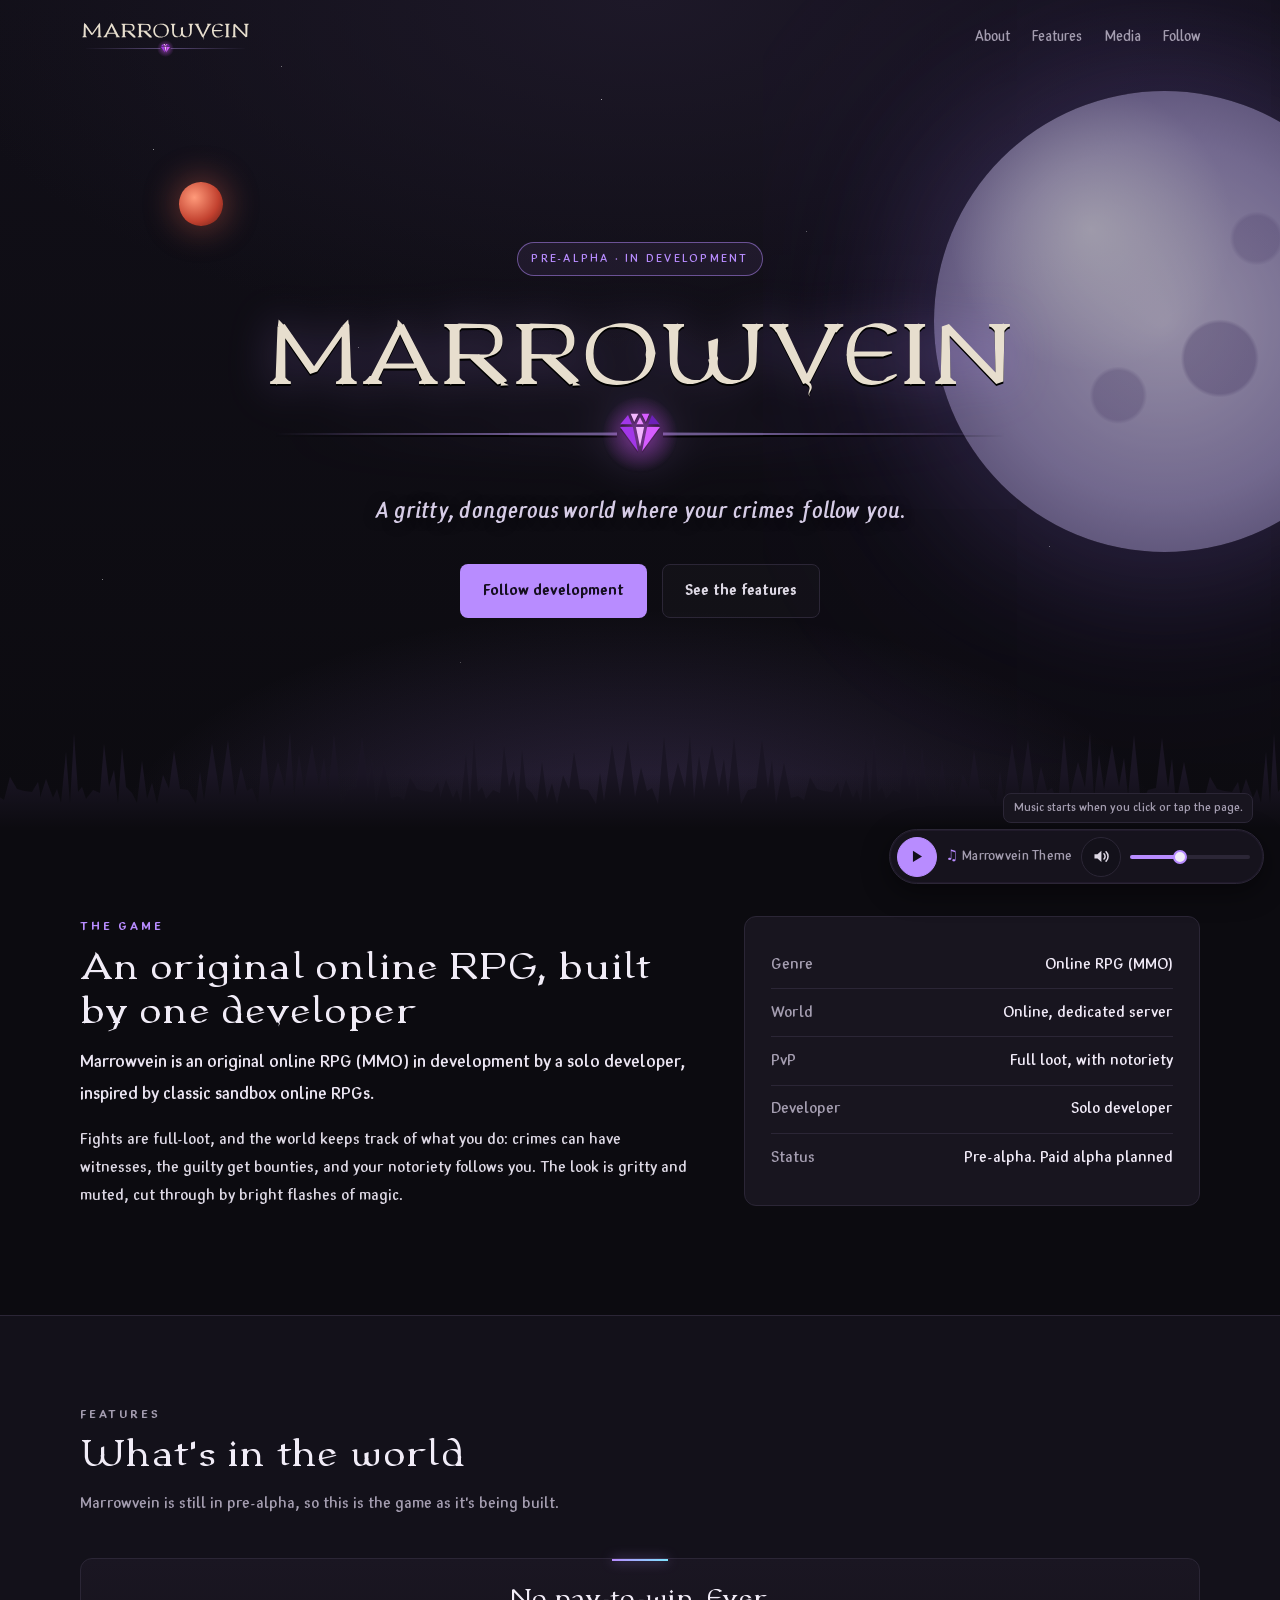
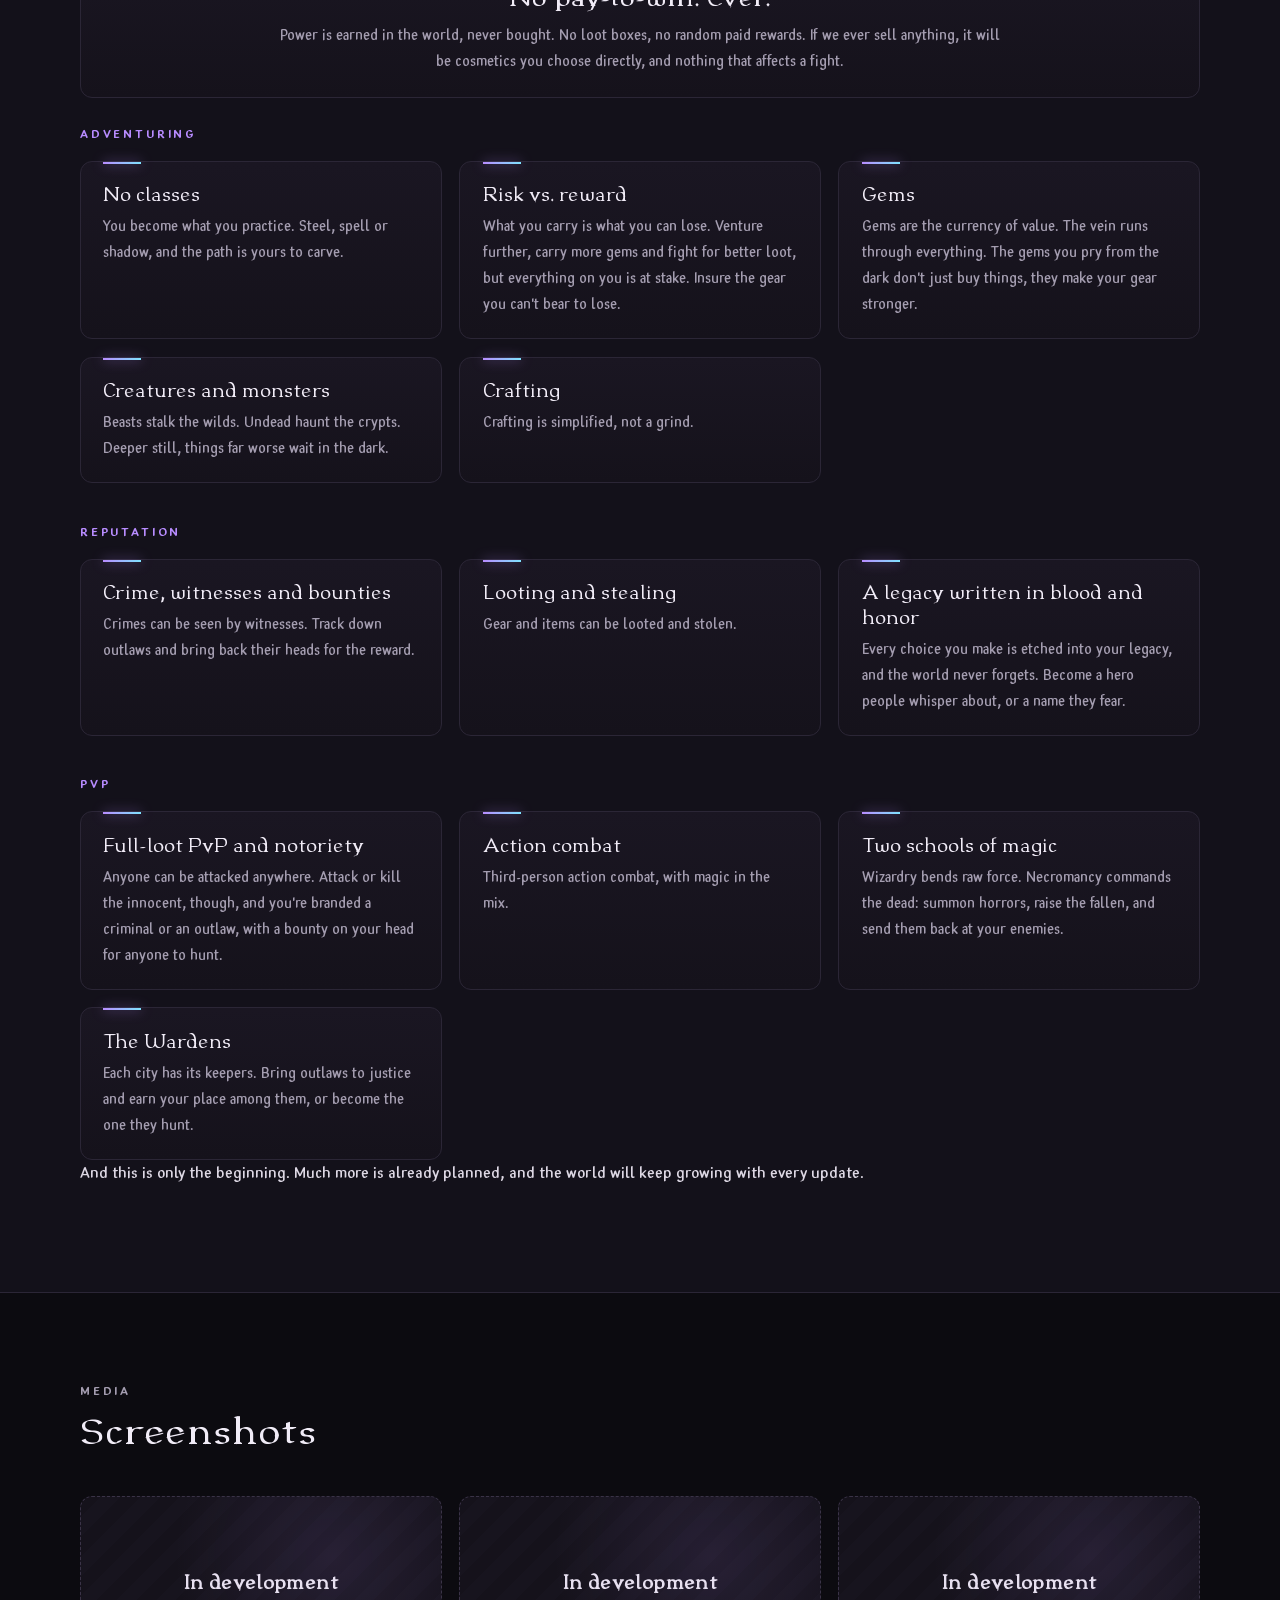
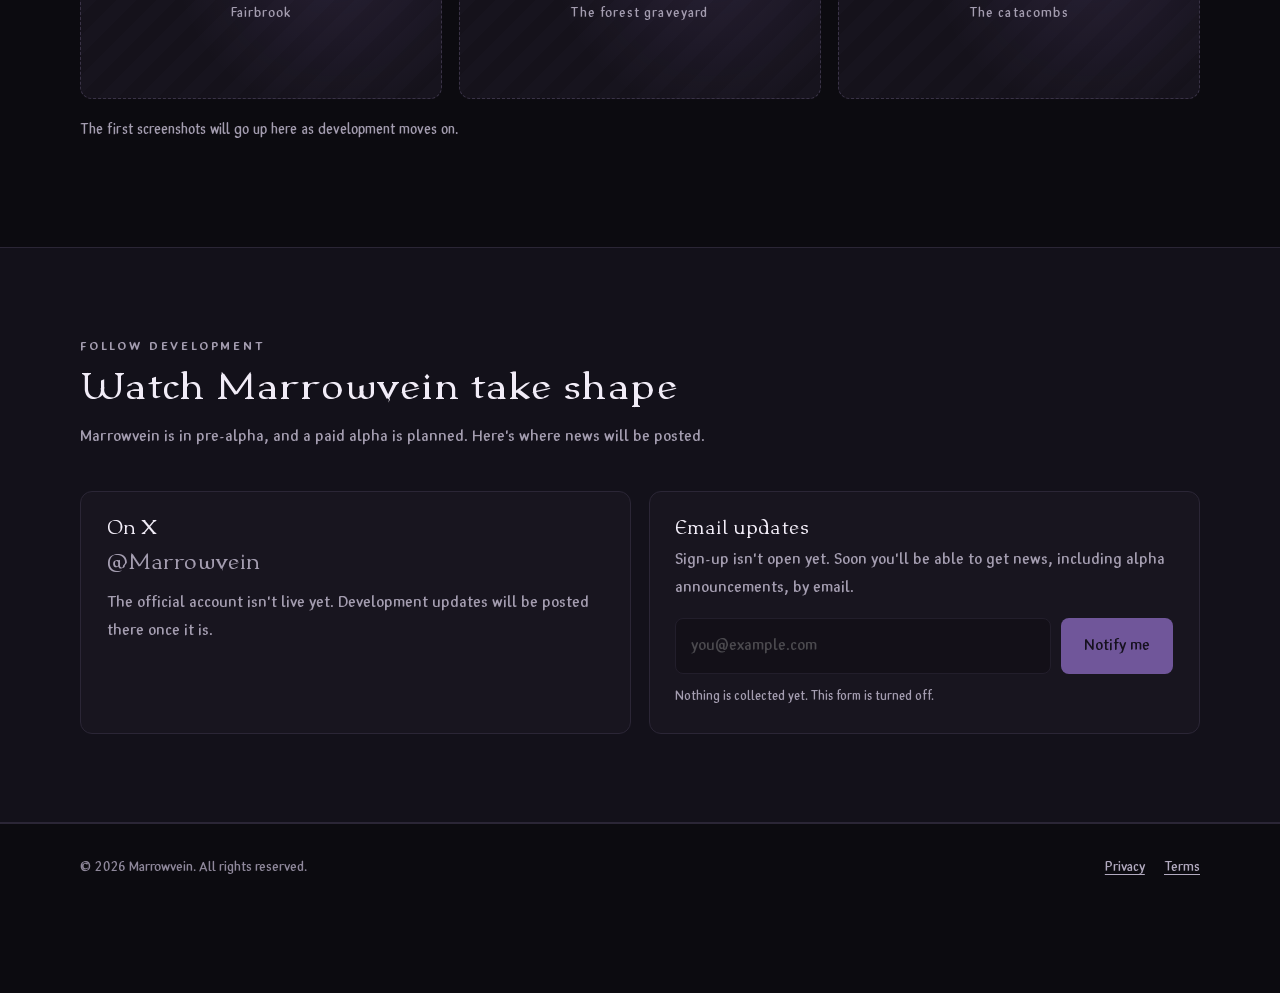
==== index.html @ 8e587e19 "Features: drop griefing line from PvP card (insurance mention only; murderer -> outlaw kept)" ====
<!doctype html>
<html lang="en">
<head>
  <meta charset="utf-8">
  <meta name="viewport" content="width=device-width, initial-scale=1">
  <title>Marrowvein — an original online RPG in development</title>
  <meta name="description" content="Marrowvein is an original online RPG (MMO) in development by a solo developer: a gritty, dangerous world, full-loot PvP with notoriety, bounties, third-person action combat and magic.">
  <meta name="theme-color" content="#0c0b10">
  <link rel="canonical" href="https://marrowvein.com/">
  <meta property="og:title" content="Marrowvein">
  <meta property="og:description" content="An original online RPG in development. A gritty, dangerous world where your crimes follow you.">
  <meta property="og:type" content="website">
  <meta property="og:url" content="https://marrowvein.com/">
  <link rel="icon" href="assets/favicon.svg" type="image/svg+xml">
  <link rel="icon" href="[data-uri]" type="image/png" sizes="32x32">
  <link rel="apple-touch-icon" href="[data-uri]" sizes="180x180">
  <link rel="stylesheet" href="assets/style.css">
</head>
<body>
  <a class="skip" href="#main">Skip to content</a>

  <header class="site-header">
    <div class="wrap">
      <a class="brand" href="./"><img src="assets/logo/marrowvein-wordmark.svg" alt="Marrowvein" width="171" height="40"></a>
      <nav class="nav" aria-label="Main">
        <a href="#about">About</a>
        <a href="#features">Features</a>
        <a href="#media">Media</a>
        <a href="#follow">Follow</a>
      </nav>
    </div>
  </header>

  <main id="main">
    <section class="hero" aria-labelledby="title">
      <div class="stars" aria-hidden="true"></div>
      <div class="treeline" aria-hidden="true"></div>
      <div class="hero-inner">
        <span class="status-pill">Pre-alpha &middot; in development</span>
        <h1 id="title"><img src="assets/logo/marrowvein-wordmark.svg" alt="Marrowvein" width="760" height="178"></h1>
        <p class="tagline">A gritty, dangerous world where your crimes follow you.</p>
        <div class="cta-row">
          <a class="btn btn-primary" href="#follow">Follow development</a>
          <a class="btn btn-ghost" href="#features">See the features</a>
        </div>
      </div>
    </section>

    <section id="about" aria-labelledby="about-title">
      <div class="wrap pitch">
        <div>
          <p class="eyebrow">The game</p>
          <h2 id="about-title">An original online RPG, built by one developer</h2>
          <p class="lead">Marrowvein is an original online RPG (MMO) in development by a solo developer, inspired by classic sandbox online RPGs.</p>
          <p>Fights are full-loot, and the world keeps track of what you do: crimes can have witnesses, the guilty get bounties, and your notoriety follows you. The look is gritty and muted, cut through by bright flashes of magic.</p>
        </div>
        <ul class="facts" aria-label="Quick facts">
          <li><span>Genre</span><span>Online RPG (MMO)</span></li>
          <li><span>World</span><span>Online, dedicated server</span></li>
          <li><span>PvP</span><span>Full loot, with notoriety</span></li>
          <li><span>Developer</span><span>Solo developer</span></li>
          <li><span>Status</span><span>Pre-alpha. Paid alpha planned</span></li>
        </ul>
      </div>
    </section>

    <section id="features" class="section-alt" aria-labelledby="features-title">
      <div class="wrap">
        <div class="section-head">
          <p class="eyebrow">Features</p>
          <h2 id="features-title">What's in the world</h2>
          <p>Marrowvein is still in pre-alpha, so this is the game as it's being built.</p>
        </div>
        <aside class="feature-banner" aria-label="No pay-to-win">
          <h3>No pay-to-win. Ever.</h3>
          <p>Power is earned in the world, never bought. No loot boxes, no random paid rewards. If we ever sell anything, it will be cosmetics you choose directly, and nothing that affects a fight.</p>
        </aside>
        <div class="feature-group">
          <p class="eyebrow">Adventuring</p>
          <ul class="features">
            <li class="feature">
              <h3>No classes</h3>
              <p>You become what you practice. Steel, spell or shadow, and the path is yours to carve.</p>
            </li>
            <li class="feature">
              <h3>Risk vs. reward</h3>
              <p>What you carry is what you can lose. Venture further, carry more gems and fight for better loot, but everything on you is at stake. Insure the gear you can't bear to lose.</p>
            </li>
            <li class="feature">
              <h3>Gems</h3>
              <p>Gems are the currency of value. The vein runs through everything. The gems you pry from the dark don't just buy things, they make your gear stronger.</p>
            </li>
            <li class="feature">
              <h3>Creatures and monsters</h3>
              <p>Beasts stalk the wilds. Undead haunt the crypts. Deeper still, things far worse wait in the dark.</p>
            </li>
            <li class="feature" id="feature-crafting">
              <h3>Crafting</h3>
              <p>Crafting is simplified, not a grind.</p>
            </li>
          </ul>
        </div>
        <div class="feature-group">
          <p class="eyebrow">Reputation</p>
          <ul class="features">
            <li class="feature">
              <h3>Crime, witnesses and bounties</h3>
              <p>Crimes can be seen by witnesses. Track down outlaws and bring back their heads for the reward.</p>
            </li>
            <li class="feature">
              <h3>Looting and stealing</h3>
              <p>Gear and items can be looted and stolen.</p>
            </li>
            <li class="feature">
              <h3>A legacy written in blood and honor</h3>
              <p>Every choice you make is etched into your legacy, and the world never forgets. Become a hero people whisper about, or a name they fear.</p>
            </li>
          </ul>
        </div>
        <div class="feature-group">
          <p class="eyebrow">PvP</p>
          <ul class="features">
            <li class="feature">
              <h3>Full-loot PvP and notoriety</h3>
              <p>Anyone can be attacked anywhere. Attack or kill the innocent, though, and you're branded a criminal or an outlaw, with a bounty on your head for anyone to hunt.</p>
            </li>
            <li class="feature">
              <h3>Action combat</h3>
              <p>Third-person action combat, with magic in the mix.</p>
            </li>
            <li class="feature">
              <h3>Two schools of magic</h3>
              <p>Wizardry bends raw force. Necromancy commands the dead: summon horrors, raise the fallen, and send them back at your enemies.</p>
            </li>
            <li class="feature">
              <h3>The Wardens</h3>
              <p>Each city has its keepers. Bring outlaws to justice and earn your place among them, or become the one they hunt.</p>
            </li>
          </ul>
        </div>
        <p>And this is only the beginning. Much more is already planned, and the world will keep growing with every update.</p>
      </div>
    </section>

    <section id="media" aria-labelledby="media-title">
      <div class="wrap">
        <div class="section-head">
          <p class="eyebrow">Media</p>
          <h2 id="media-title">Screenshots</h2>
        </div>
        <div class="media-grid">
          <div class="shot"><div><strong>In development</strong>Fairbrook</div></div>
          <div class="shot"><div><strong>In development</strong>The forest graveyard</div></div>
          <div class="shot"><div><strong>In development</strong>The catacombs</div></div>
        </div>
        <p class="media-note">The first screenshots will go up here as development moves on.</p>
      </div>
    </section>

    <section id="follow" class="section-alt" aria-labelledby="follow-title">
      <div class="wrap">
        <div class="section-head">
          <p class="eyebrow">Follow development</p>
          <h2 id="follow-title">Watch Marrowvein take shape</h2>
          <p>Marrowvein is in pre-alpha, and a paid alpha is planned. Here's where news will be posted.</p>
        </div>
        <div class="follow-grid">
          <div class="card">
            <h3>On X</h3>
            <p class="handle">@Marrowvein</p>
            <p>The official account isn't live yet. Development updates will be posted there once it is.</p>
          </div>
          <div class="card">
            <h3>Email updates</h3>
            <p>Sign-up isn't open yet. Soon you'll be able to get news, including alpha announcements, by email.</p>
            <form class="signup" onsubmit="return false" aria-label="Email sign-up (not open yet)">
              <label for="email" class="skip">Email address</label>
              <input id="email" type="email" placeholder="you@example.com" disabled>
              <button class="btn btn-primary" type="submit" disabled>Notify me</button>
            </form>
            <p class="fine">Nothing is collected yet. This form is turned off.</p>
          </div>
        </div>
      </div>
    </section>
  </main>

  <footer class="site-footer">
    <div class="wrap">
      <p style="margin:0">&copy; 2026 Marrowvein. All rights reserved.</p>
      <nav aria-label="Legal">
        <a href="privacy.html">Privacy</a>
        <a href="terms.html">Terms</a>
      </nav>
    </div>
  </footer>
  <script src="assets/theme-player.js" defer></script>
</body>
</html>
---- assets/style.css ----
/* Marrowvein — static site styles. No external fonts or resources: brand fonts are self-hosted, embedded below as
   base64 data URIs (source files: assets/fonts/). Marrowvein Rune and Marrowvein Book are original Marrowvein typefaces
   drawn by our own code (/workspace/brand/src/build_v2.py); no third-party font data, no notices owed. (c) 2026 Dustin / Marrowvein. */
@font-face {
  font-family: "Marrowvein Rune";
  src: url("[data-uri]") format("woff2"); /* fonts/rune/MarrowveinRune-Regular.woff2 */
  font-weight: 400; font-style: normal; font-display: swap;
}
@font-face {
  font-family: "Marrowvein Book";
  src: url("[data-uri]") format("woff2"); /* fonts/book/MarrowveinBook-Regular.woff2 */
  font-weight: 400; font-style: normal; font-display: swap;
}
@font-face {
  font-family: "Marrowvein Book";
  src: url("[data-uri]") format("woff2"); /* fonts/book/MarrowveinBook-Bold.woff2 */
  font-weight: 700; font-style: normal; font-display: swap;
}
@font-face {
  font-family: "Marrowvein Book";
  src: url("[data-uri]") format("woff2"); /* fonts/book/MarrowveinBook-Italic.woff2 */
  font-weight: 400; font-style: italic; font-display: swap;
}

:root {
  --bg: #0c0b10;
  --bg-2: #13111a;
  --panel: #18151f;
  --line: #2b2636;
  --text: #ddd8e4;
  --muted: #a49db0;
  --accent: #b88cff;      /* purple moonlight */
  --accent-2: #7fe3ff;    /* arcane cyan */
  --ember: #e0644c;       /* red planet / fire */
  --display: "Marrowvein Rune", "Marrowvein Book", "Marrowvein Book", "Marrowvein Book", "Marrowvein Book", "Iowan Old Style", "Palatino Linotype", Palatino, "Book Antiqua", Georgia, "Noto Serif", "DejaVu Serif", serif;
  --serif: "Iowan Old Style", "Palatino Linotype", Palatino, "Book Antiqua", Georgia, "Noto Serif", "DejaVu Serif", serif;
  --sans: "Marrowvein Book", system-ui, -apple-system, "Segoe UI", Roboto, "Helvetica Neue", Arial, "Noto Sans", sans-serif;
  --max: 1120px;
}

*, *::before, *::after { box-sizing: border-box; }
html { scroll-behavior: smooth; }
@media (prefers-reduced-motion: reduce) { html { scroll-behavior: auto; } }

body {
  margin: 0;
  background: var(--bg);
  color: var(--text);
  font-family: var(--sans);
  font-size: 1.0625rem;
  line-height: 1.65;
  -webkit-font-smoothing: antialiased;
}

img { max-width: 100%; height: auto; display: block; }
a { color: var(--accent); text-underline-offset: 3px; }
a:hover { color: #d9c2ff; }
:focus-visible { outline: 2px solid var(--accent-2); outline-offset: 3px; border-radius: 4px; }

.skip {
  position: absolute; left: -9999px; top: 0;
  background: var(--accent); color: #120e1a; padding: .5rem 1rem; z-index: 10;
}
.skip:focus { left: 1rem; top: 1rem; }

.wrap { width: min(100% - 2.5rem, var(--max)); margin-inline: auto; }

h1, h2, h3 { font-family: var(--display); font-weight: 400; font-synthesis: none; line-height: 1.2; color: #f1ecf7; }
h2 { font-size: clamp(1.7rem, 3.2vw, 2.3rem); margin: 0 0 .75rem; letter-spacing: .01em; }
h3 { font-size: 1.15rem; margin: 0 0 .4rem; }
p { margin: 0 0 1rem; }

.eyebrow {
  font-size: .8rem; letter-spacing: .22em; text-transform: uppercase;
  color: var(--accent); margin: 0 0 .6rem; font-weight: 600;
}

/* ---------- Header ---------- */
.site-header {
  position: absolute; inset: 0 0 auto 0; z-index: 5;
  padding: 1.1rem 0;
}
.site-header .wrap { display: flex; align-items: center; justify-content: space-between; gap: 1rem; flex-wrap: wrap; }
.brand {
  display: inline-flex; align-items: center;
  color: #efe9f6; text-decoration: none; line-height: 0;
}
.brand img { width: auto; height: 40px; }
.nav { display: flex; gap: 1.4rem; flex-wrap: wrap; }
.nav a { color: var(--muted); text-decoration: none; font-size: .95rem; }
.nav a:hover { color: var(--text); }

/* ---------- Hero ---------- */
.hero {
  position: relative; overflow: hidden;
  min-height: min(92vh, 860px);
  display: grid; place-items: center; text-align: center;
  padding: 7rem 0 5rem;
  background:
    radial-gradient(ellipse 60% 45% at 50% 105%, rgba(184,140,255,.22), transparent 70%),
    radial-gradient(ellipse 80% 60% at 50% 0%, #1d1828 0%, transparent 70%),
    linear-gradient(180deg, #110f18 0%, #0c0b10 100%);
  isolation: isolate;
}
/* the huge moon */
.hero::before {
  content: ""; position: absolute; z-index: -1;
  width: clamp(240px, 36vw, 520px); aspect-ratio: 1;
  right: -9vw; top: 11%;
  border-radius: 50%;
  background:
    radial-gradient(circle at 34% 30%, rgba(255,255,255,.55), transparent 32%),
    radial-gradient(circle at 62% 58%, rgba(90,70,130,.35) 0 9%, transparent 10%),
    radial-gradient(circle at 40% 66%, rgba(90,70,130,.28) 0 6%, transparent 7%),
    radial-gradient(circle at 70% 32%, rgba(90,70,130,.25) 0 5%, transparent 6%),
    radial-gradient(circle at 50% 50%, #cfc6e4 0%, #9d90c2 55%, #5b4f80 100%);
  box-shadow: 0 0 120px 30px rgba(170,130,255,.22), 0 0 320px 80px rgba(120,80,220,.12);
  opacity: .7;
}
/* the red planet */
.hero::after {
  content: ""; position: absolute; z-index: -1;
  width: clamp(26px, 3.4vw, 44px); aspect-ratio: 1; border-radius: 50%;
  left: 14%; top: 22%;
  background: radial-gradient(circle at 35% 35%, #ff9a7a, #c2412f 60%, #5e1a14 100%);
  box-shadow: 0 0 30px 6px rgba(224,100,76,.35);
}
.stars {
  position: absolute; inset: 0; z-index: -2; pointer-events: none;
  background-image:
    radial-gradient(1px 1px at 12% 18%, #fff8 50%, transparent 51%),
    radial-gradient(1px 1px at 28% 42%, #fff6 50%, transparent 51%),
    radial-gradient(1.5px 1.5px at 47% 12%, #fff9 50%, transparent 51%),
    radial-gradient(1px 1px at 63% 28%, #fff5 50%, transparent 51%),
    radial-gradient(1px 1px at 82% 66%, #fff6 50%, transparent 51%),
    radial-gradient(1.5px 1.5px at 8% 70%, #fff7 50%, transparent 51%),
    radial-gradient(1px 1px at 36% 80%, #fff4 50%, transparent 51%),
    radial-gradient(1px 1px at 55% 58%, #fff5 50%, transparent 51%),
    radial-gradient(1px 1px at 91% 14%, #fff7 50%, transparent 51%),
    radial-gradient(1px 1px at 22% 8%, #fff6 50%, transparent 51%);
}
.treeline {
  position: absolute; left: 0; right: 0; bottom: 0; height: 120px; z-index: -1;
  background:
    linear-gradient(180deg, transparent 55%, var(--bg) 100%),
    url("treeline.svg") repeat-x bottom / 400px 100%;
}
.hero-inner { max-width: 980px; padding: 0 1.25rem; }
.hero h1 { margin: 0 0 1rem; line-height: 0; }
.hero h1 img {
  display: block; margin-inline: auto;
  width: min(760px, 100%); height: auto;
  filter: drop-shadow(0 2px 0 #000) drop-shadow(0 0 22px rgba(184,140,255,.35));
}
.tagline {
  max-width: 640px; text-wrap: balance;
  text-shadow: 0 1px 12px rgba(12,11,16,.9);
  font-family: var(--sans); font-style: italic;
  font-size: clamp(1.15rem, 2.6vw, 1.5rem); color: #d6cce6; margin: 0 auto 2rem;
}
.status-pill {
  display: inline-block; font-size: .78rem; letter-spacing: .18em; text-transform: uppercase;
  padding: .35rem .85rem; border: 1px solid rgba(184,140,255,.5); border-radius: 999px;
  color: var(--accent); background: rgba(184,140,255,.08); margin-bottom: 1.4rem;
}
.cta-row { display: flex; gap: .9rem; justify-content: center; flex-wrap: wrap; }
.btn {
  display: inline-block; padding: .8rem 1.4rem; border-radius: 8px;
  font-weight: 600; text-decoration: none; font-size: 1rem;
  border: 1px solid transparent; transition: background .2s, border-color .2s, color .2s;
}
.btn-primary { background: var(--accent); color: #150f20; }
.btn-primary:hover { background: #cdb0ff; color: #150f20; }
.btn-ghost { border-color: var(--line); color: var(--text); background: rgba(255,255,255,.02); }
.btn-ghost:hover { border-color: var(--accent); color: #fff; }

/* ---------- Sections ---------- */
section { padding: 5.5rem 0; }
.section-alt { background: var(--bg-2); border-block: 1px solid var(--line); }
.section-head { max-width: 680px; margin-bottom: 2.5rem; }
.section-head p { color: var(--muted); }

.pitch { display: grid; grid-template-columns: 1.15fr .85fr; gap: 3rem; align-items: start; }
.pitch .lead { font-size: 1.2rem; color: #ebe5f2; }
.facts {
  list-style: none; margin: 0; padding: 1.5rem 1.6rem;
  background: var(--panel); border: 1px solid var(--line); border-radius: 12px;
}
.facts li { display: flex; justify-content: space-between; gap: 1rem; padding: .6rem 0; border-bottom: 1px solid var(--line); }
.facts li:last-child { border-bottom: 0; }
.facts span:first-child { color: var(--muted); }
.facts span:last-child { text-align: right; color: #f0eaf7; }

/* features */
.feature-group { margin: 0 0 2.4rem; }
.feature-group:last-of-type { margin-bottom: 0; }
.feature-group > .eyebrow { margin-bottom: 1rem; }
.features {
  display: grid; gap: 1.1rem;
  grid-template-columns: repeat(3, minmax(0, 1fr));
  list-style: none; margin: 0; padding: 0;
}
.feature {
  background: linear-gradient(180deg, #1a1622, #15121b);
  border: 1px solid var(--line); border-radius: 12px;
  padding: 1.4rem 1.4rem 1.2rem;
  position: relative;
}
.feature::before {
  content: ""; position: absolute; left: 1.4rem; top: 0; width: 38px; height: 2px;
  background: linear-gradient(90deg, var(--accent), var(--accent-2));
  box-shadow: 0 0 12px rgba(184,140,255,.7);
}
.feature h3 { line-height: 1.35; }
.feature p { color: var(--muted); margin: 0; font-size: .98rem; }

.feature-banner {
  margin: 0 0 1.6rem;
  padding: 1.5rem 1.6rem 1.35rem;
  background: linear-gradient(180deg, #1a1622, #15121b);
  border: 1px solid var(--line);
  border-radius: 12px;
  position: relative;
  text-align: center;
}
.feature-banner::before {
  content: ""; position: absolute; left: 50%; top: 0; width: 56px; height: 2px;
  transform: translateX(-50%);
  background: linear-gradient(90deg, var(--accent), var(--accent-2));
  box-shadow: 0 0 12px rgba(184,140,255,.7);
}
.feature-banner h3 {
  font-size: clamp(1.25rem, 2.4vw, 1.55rem);
  margin: 0 0 .5rem;
  line-height: 1.3;
}
.feature-banner p {
  color: var(--muted);
  margin: 0 auto;
  max-width: 46rem;
  font-size: .98rem;
}

/* media placeholder */
.media-grid { display: grid; grid-template-columns: repeat(3, minmax(0, 1fr)); gap: 1.1rem; }
.shot {
  aspect-ratio: 16 / 9; border-radius: 12px; border: 1px dashed #3a3347;
  background:
    radial-gradient(circle at 70% 30%, rgba(184,140,255,.10), transparent 55%),
    repeating-linear-gradient(135deg, #15121b 0 14px, #17141e 14px 28px);
  display: grid; place-items: center; color: var(--muted); font-size: .9rem; letter-spacing: .08em;
  text-align: center; padding: 1rem;
}
.shot strong { display: block; font-family: var(--display); font-size: 1.15rem; color: #e7e0f0; letter-spacing: .02em; margin-bottom: .2rem; }
.media-note { margin-top: 1.2rem; color: var(--muted); font-size: .95rem; }

/* follow */
.follow-grid { display: grid; grid-template-columns: repeat(2, minmax(0, 1fr)); gap: 1.1rem; }
.card { background: var(--panel); border: 1px solid var(--line); border-radius: 12px; padding: 1.6rem; }
.card p { color: var(--muted); }
.soon {
  display: inline-block; font-size: .72rem; letter-spacing: .16em; text-transform: uppercase;
  color: #ffcf9e; border: 1px solid rgba(255,190,130,.4); border-radius: 999px; padding: .15rem .6rem;
  margin-left: .5rem; vertical-align: middle; font-family: var(--sans); font-weight: 700;
}
.handle { font-family: var(--display); font-size: 1.3rem; color: #f0eaf7; margin: 0 0 .5rem; }
.signup { display: flex; gap: .6rem; flex-wrap: wrap; margin-top: .4rem; }
.signup input {
  flex: 1 1 200px; min-width: 0; padding: .75rem .9rem; border-radius: 8px;
  border: 1px solid var(--line); background: #0f0d14; color: var(--text); font: inherit;
}
.signup input:disabled, .signup button:disabled { opacity: .55; cursor: not-allowed; }
.signup button { font: inherit; cursor: pointer; }
.fine { font-size: .85rem; color: #8a8396; margin: .7rem 0 0; }

/* ---------- Footer ---------- */
.site-footer { border-top: 1px solid var(--line); padding: 2rem 0 2.5rem; color: #8f889b; font-size: .92rem; }
.site-footer .wrap { display: flex; justify-content: space-between; gap: 1rem; flex-wrap: wrap; align-items: center; }
.site-footer nav { display: flex; gap: 1.2rem; }
.site-footer a { color: #b3abc0; }

/* ---------- Simple pages ---------- */
.page-header { position: static; border-bottom: 1px solid var(--line); background: var(--bg-2); }
.doc { padding: 5rem 0 6rem; }
.doc .wrap { max-width: 720px; }
.doc h1 { font-size: clamp(2rem, 5vw, 2.8rem); margin: 0 0 1rem; }
.doc p { color: var(--muted); }

/* ---------- Responsive ---------- */
@media (max-width: 920px) {
  .features { grid-template-columns: repeat(2, minmax(0, 1fr)); }
  .pitch { grid-template-columns: 1fr; gap: 2rem; }
}
@media (max-width: 640px) {
  section { padding: 4rem 0; }
  .features, .media-grid, .follow-grid { grid-template-columns: 1fr; }
  .feature-banner { padding: 1.35rem 1.15rem 1.2rem; text-align: left; }
  .feature-banner::before { left: 1.15rem; transform: none; }
  .site-header .wrap { justify-content: center; }
  .nav { gap: 1rem; justify-content: center; }
  .hero { padding-top: 8.5rem; }
  .hero::before { right: -30vw; top: 4%; opacity: .55; }
  .hero h1 img { width: min(420px, 100%); }
  .brand img { height: 34px; }
  .hero-inner { width: 100%; }
  .site-footer .wrap { flex-direction: column; text-align: center; }
}

/* ---- Theme music player (assets/theme-player.js): a small fixed pill, bottom right. ---- */
body.has-theme-player { padding-bottom: 4.5rem; }
.theme-player {
  position: fixed; right: 1rem; bottom: 1rem; z-index: 50;
  display: flex; align-items: center; gap: .55rem;
  padding: .4rem .8rem .4rem .45rem;
  background: rgba(24, 21, 31, .92);
  border: 1px solid var(--line); border-radius: 999px;
  box-shadow: 0 8px 28px rgba(0, 0, 0, .45), 0 0 0 1px rgba(184, 140, 255, .06) inset;
  color: var(--text); font-family: var(--sans); font-size: .9rem; line-height: 1;
  -webkit-backdrop-filter: blur(6px); backdrop-filter: blur(6px);
}
.theme-player .tp-btn {
  display: inline-grid; place-items: center; flex: none;
  width: 2.5rem; height: 2.5rem; padding: 0; margin: 0;
  border: 1px solid var(--line); border-radius: 50%;
  background: var(--bg-2); color: var(--text); cursor: pointer;
  transition: border-color .15s, color .15s, background .15s;
}
.theme-player .tp-play { background: var(--accent); border-color: var(--accent); color: #120e1a; }
.theme-player .tp-play:hover { background: #cba8ff; }
.theme-player .tp-mute:hover { border-color: var(--accent); color: #fff; }
.theme-player.is-muted .tp-mute { color: var(--ember); border-color: rgba(224, 100, 76, .55); }
.theme-player .tp-btn svg { width: 1.3rem; height: 1.3rem; fill: currentColor; }
.theme-player .tp-title { white-space: nowrap; color: var(--muted); letter-spacing: .02em; }
.theme-player .tp-note { color: var(--accent); }
.theme-player.is-playing .tp-note { animation: tp-pulse 1.8s ease-in-out infinite; }
@keyframes tp-pulse { 50% { color: var(--accent-2); } }
.theme-player .tp-vol {
  --fill: 40%;
  -webkit-appearance: none; appearance: none;
  width: 7.5rem; height: 1.6rem; margin: 0; background: transparent; cursor: pointer;
}
.theme-player .tp-vol::-webkit-slider-runnable-track {
  height: 4px; border-radius: 4px;
  background: linear-gradient(to right, var(--accent) var(--fill), var(--line) var(--fill));
}
.theme-player .tp-vol::-moz-range-track { height: 4px; border-radius: 4px; background: var(--line); }
.theme-player .tp-vol::-moz-range-progress { height: 4px; border-radius: 4px; background: var(--accent); }
.theme-player .tp-vol::-webkit-slider-thumb {
  -webkit-appearance: none; appearance: none; width: 14px; height: 14px; margin-top: -5px;
  border-radius: 50%; background: #f1ecf7; border: 2px solid var(--accent);
}
.theme-player .tp-vol::-moz-range-thumb { width: 12px; height: 12px; border-radius: 50%; background: #f1ecf7; border: 2px solid var(--accent); }
.theme-player .tp-hint {
  position: absolute; right: .6rem; bottom: calc(100% + .45rem);
  max-width: 16rem; padding: .35rem .6rem; border-radius: 8px;
  background: var(--panel); border: 1px solid var(--line); color: var(--muted);
  font-size: .8rem; line-height: 1.3; white-space: nowrap;
}
.theme-player .tp-hint:empty { display: none; }
@media (max-width: 560px) {
  .theme-player { left: .75rem; right: .75rem; bottom: .75rem; justify-content: space-between; }
  .theme-player .tp-title { overflow: hidden; text-overflow: ellipsis; flex: 1 1 auto; min-width: 0; }
  .theme-player .tp-vol { width: 6rem; }
  .theme-player .tp-hint { left: .6rem; right: .6rem; white-space: normal; max-width: none; }
}
@media (max-width: 360px) { .theme-player .tp-title { display: none; } }
@media (prefers-reduced-motion: reduce) { .theme-player.is-playing .tp-note { animation: none; } }
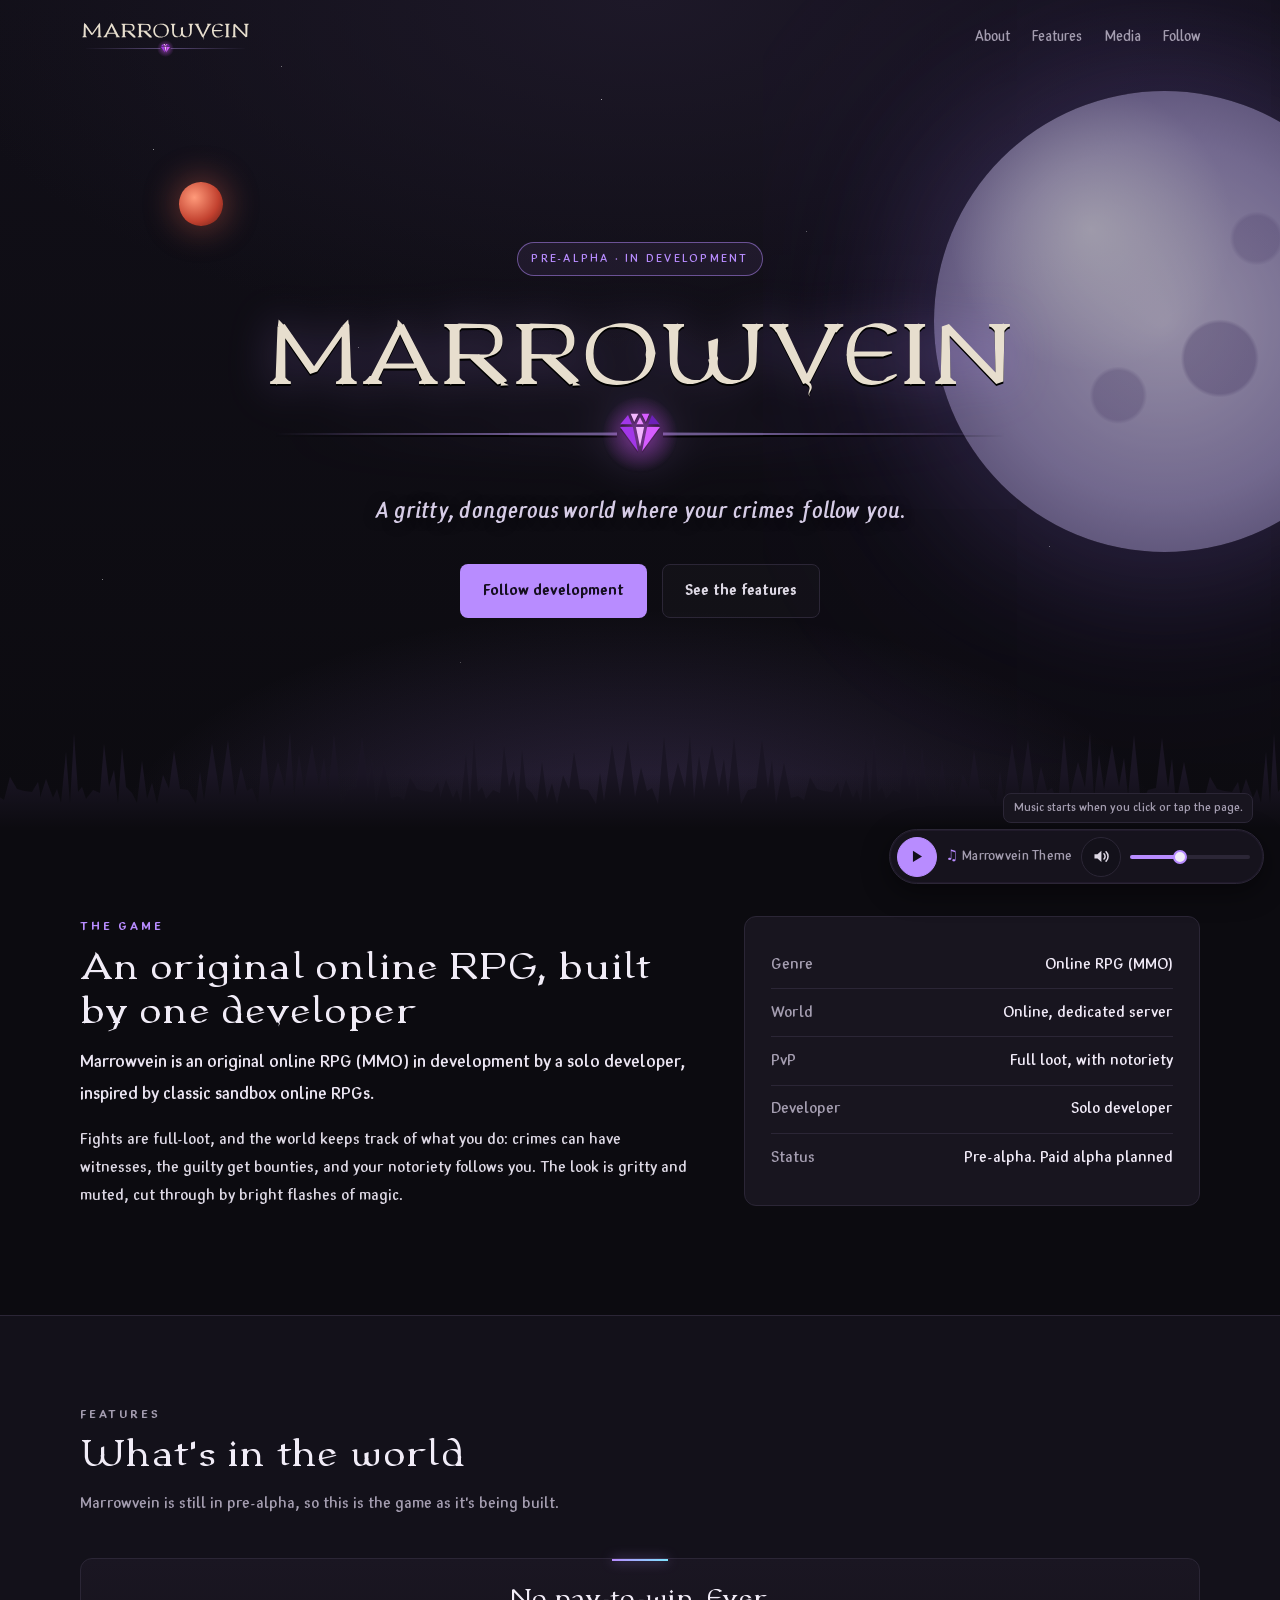
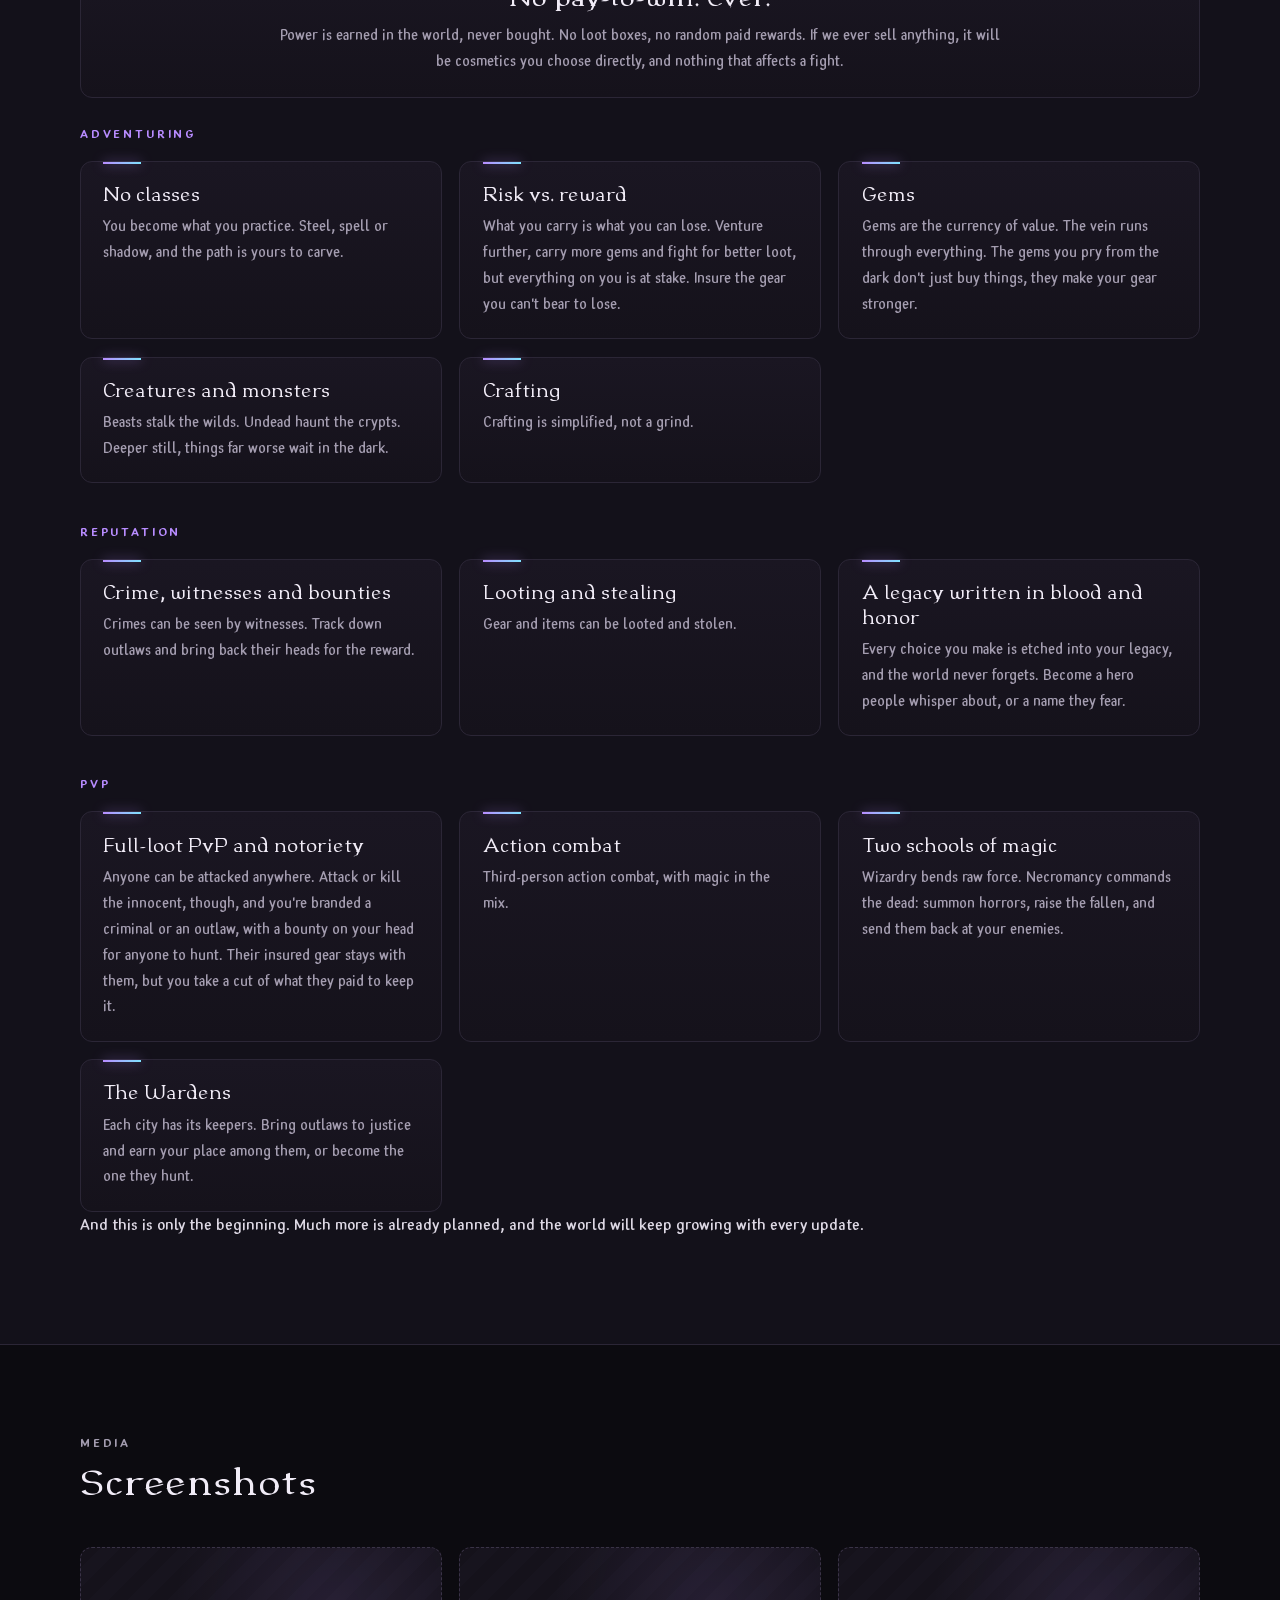
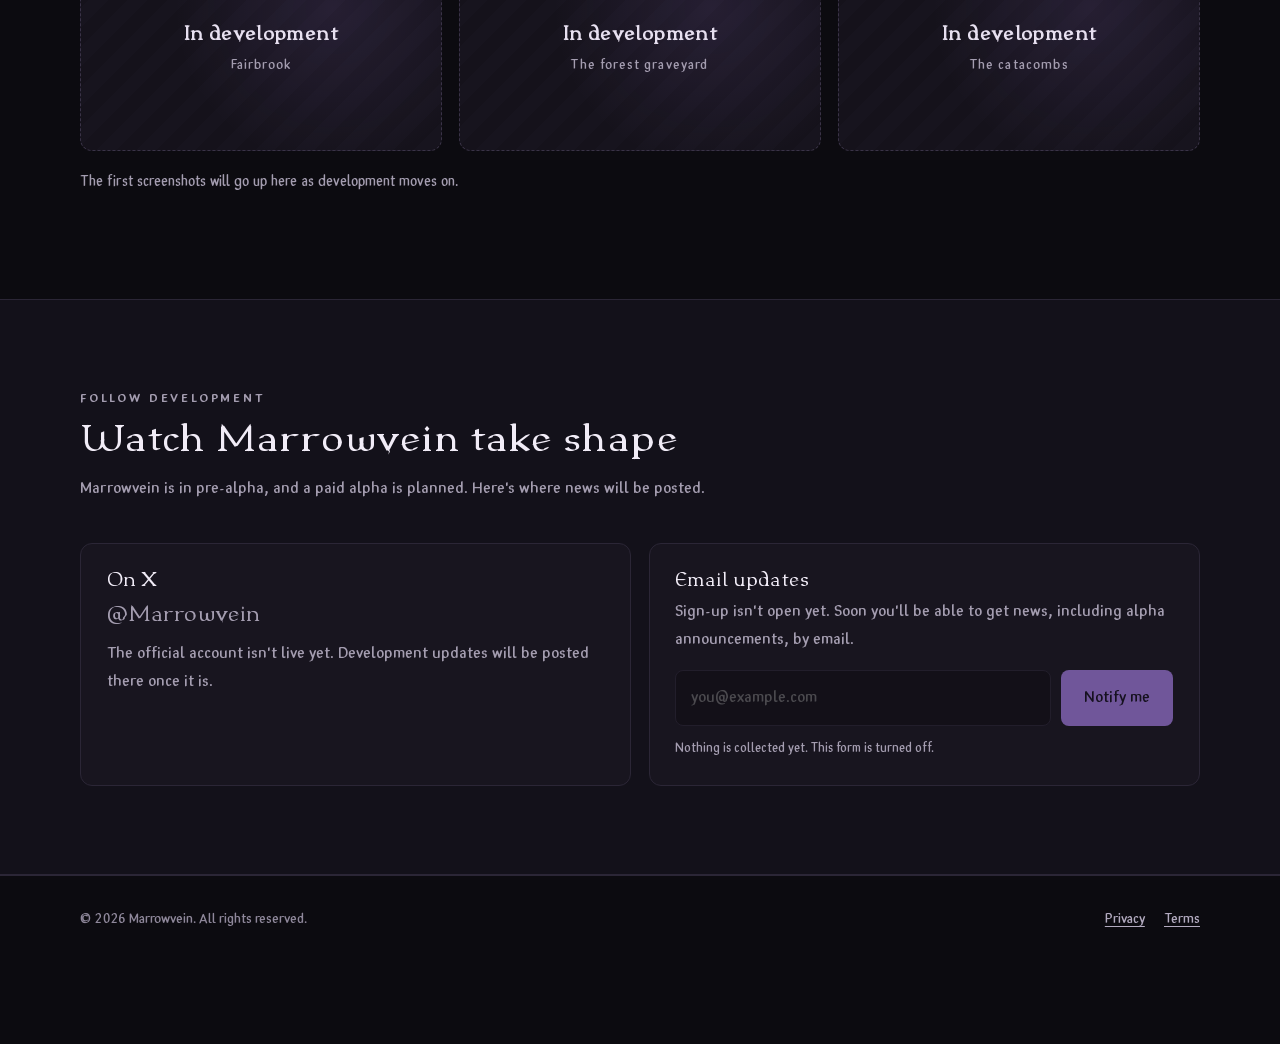
==== commit a10deb46: "Features: PvP card mentions the killer's cut of insurance" ====
--- a/index.html
+++ b/index.html
@@ -122,7 +122,7 @@
           <ul class="features">
             <li class="feature">
               <h3>Full-loot PvP and notoriety</h3>
-              <p>Anyone can be attacked anywhere. Attack or kill the innocent, though, and you're branded a criminal or an outlaw, with a bounty on your head for anyone to hunt.</p>
+              <p>Anyone can be attacked anywhere. Attack or kill the innocent, though, and you're branded a criminal or an outlaw, with a bounty on your head for anyone to hunt. Their insured gear stays with them, but you take a cut of what they paid to keep it.</p>
             </li>
             <li class="feature">
               <h3>Action combat</h3>
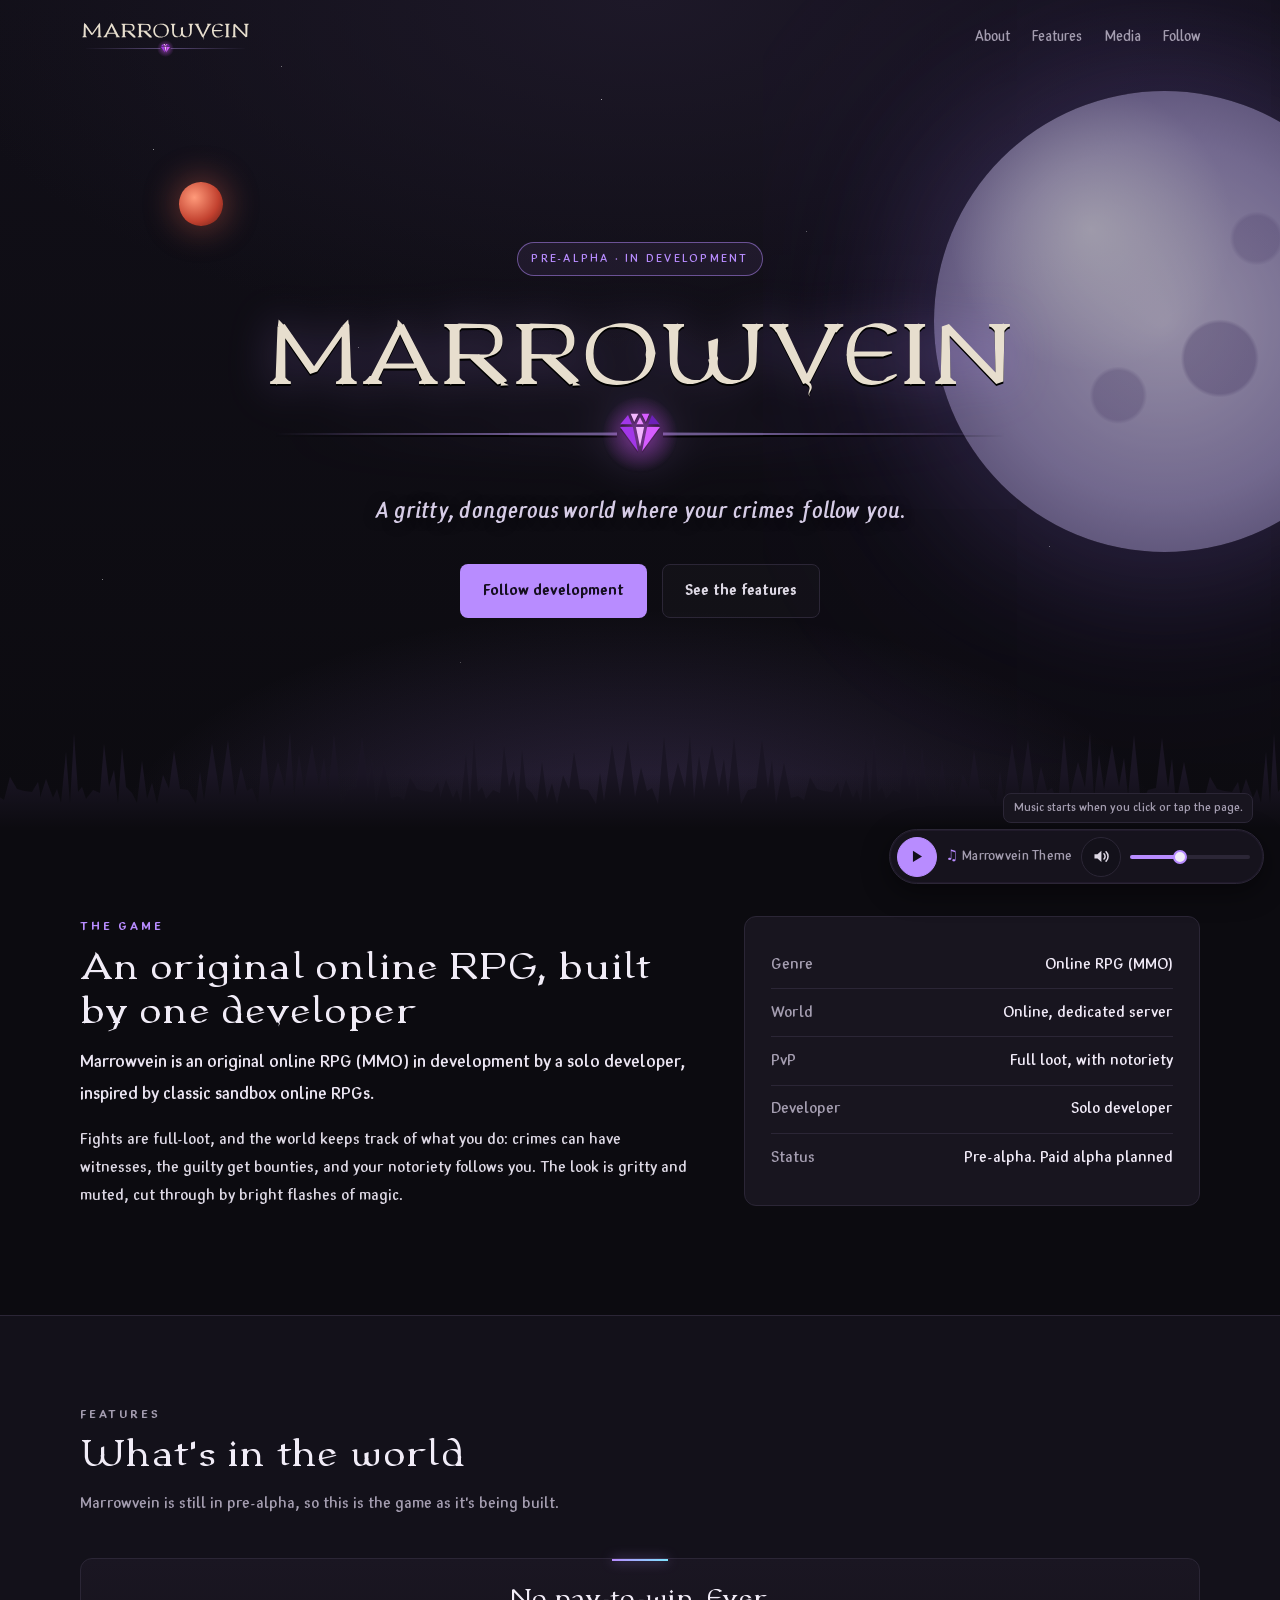
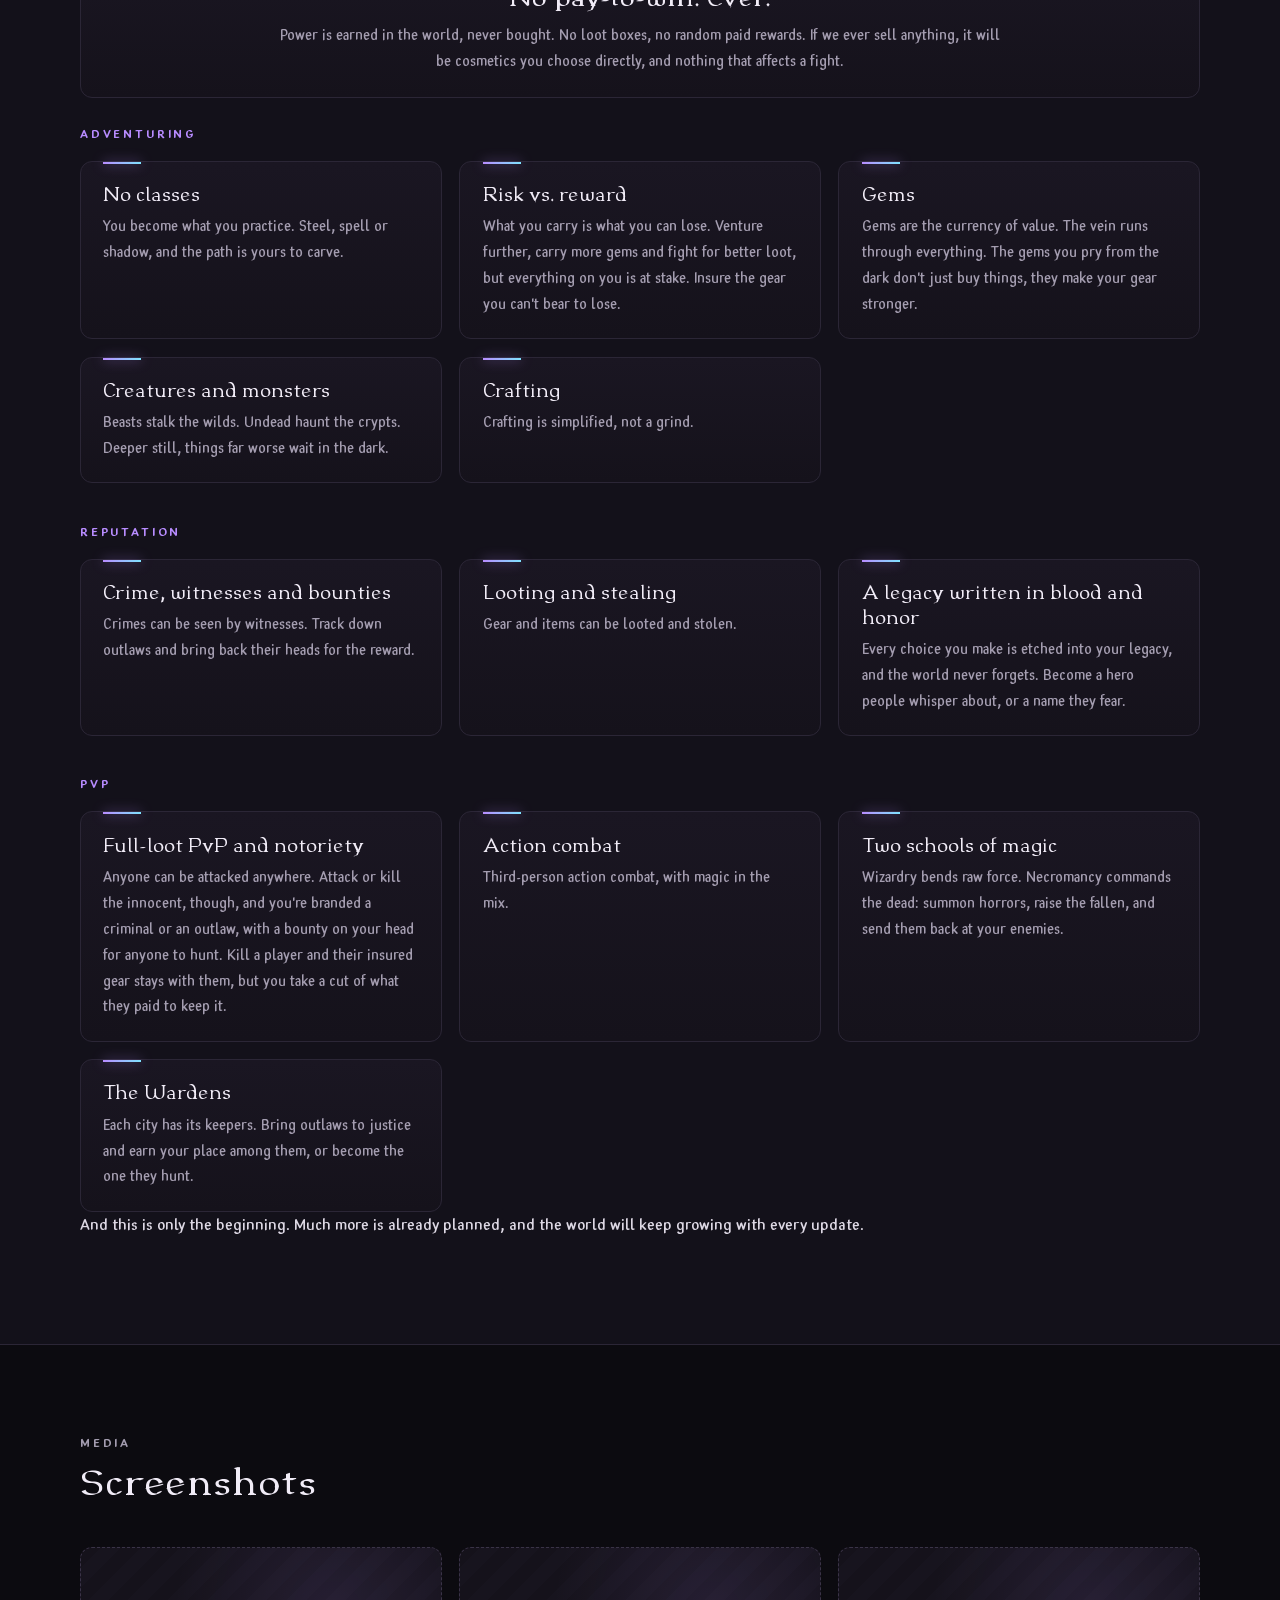
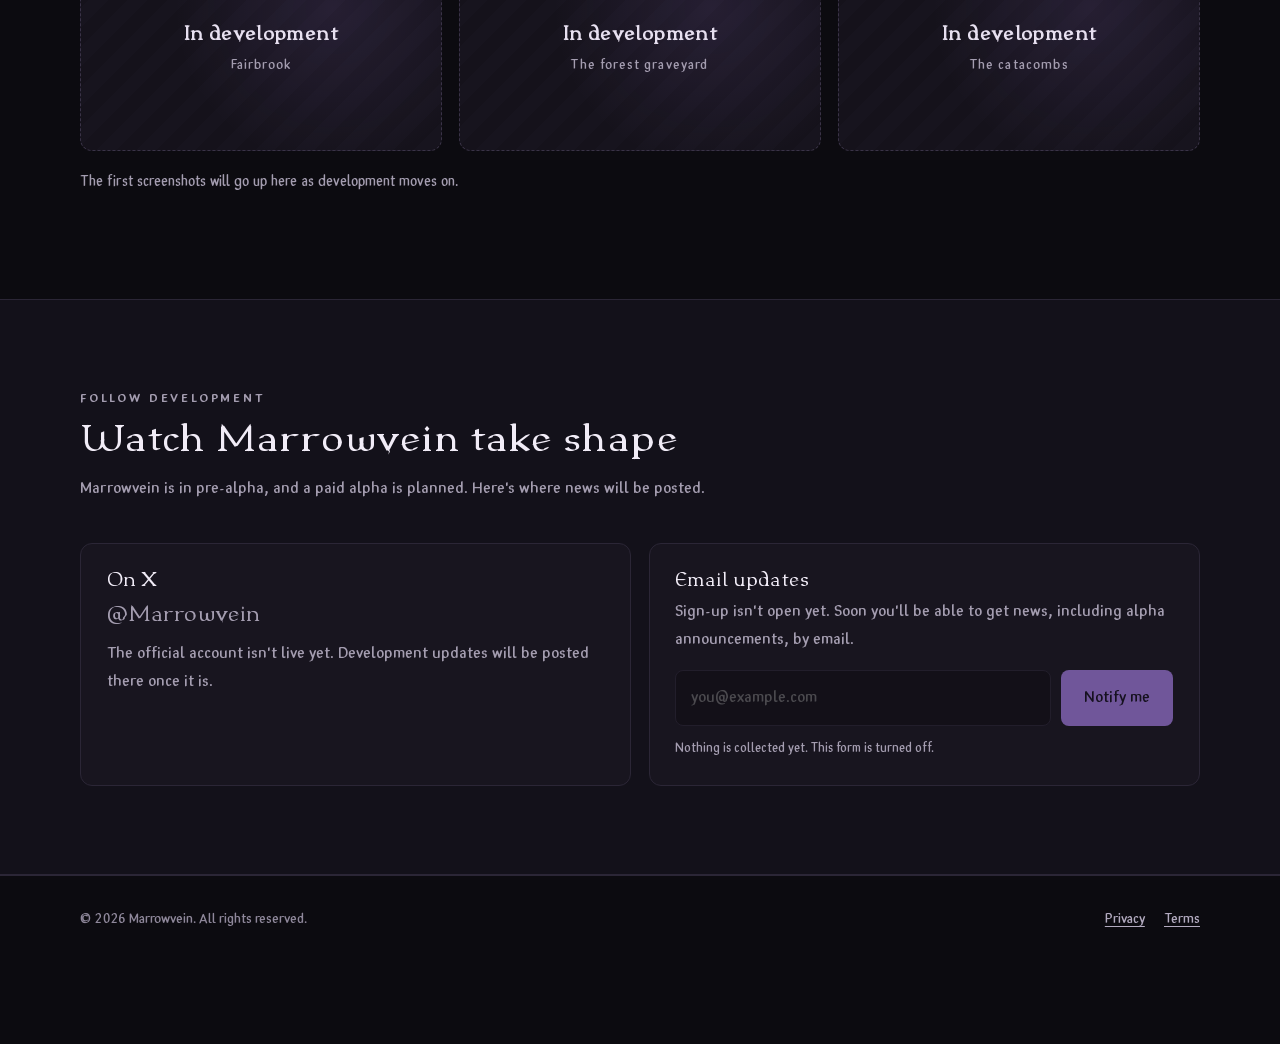
==== commit 4a258925: "Features: PvP insurance-cut sentence reads 'Kill a player and their insured gear...'" ====
--- a/index.html
+++ b/index.html
@@ -122,7 +122,7 @@
           <ul class="features">
             <li class="feature">
               <h3>Full-loot PvP and notoriety</h3>
-              <p>Anyone can be attacked anywhere. Attack or kill the innocent, though, and you're branded a criminal or an outlaw, with a bounty on your head for anyone to hunt. Their insured gear stays with them, but you take a cut of what they paid to keep it.</p>
+              <p>Anyone can be attacked anywhere. Attack or kill the innocent, though, and you're branded a criminal or an outlaw, with a bounty on your head for anyone to hunt. Kill a player and their insured gear stays with them, but you take a cut of what they paid to keep it.</p>
             </li>
             <li class="feature">
               <h3>Action combat</h3>
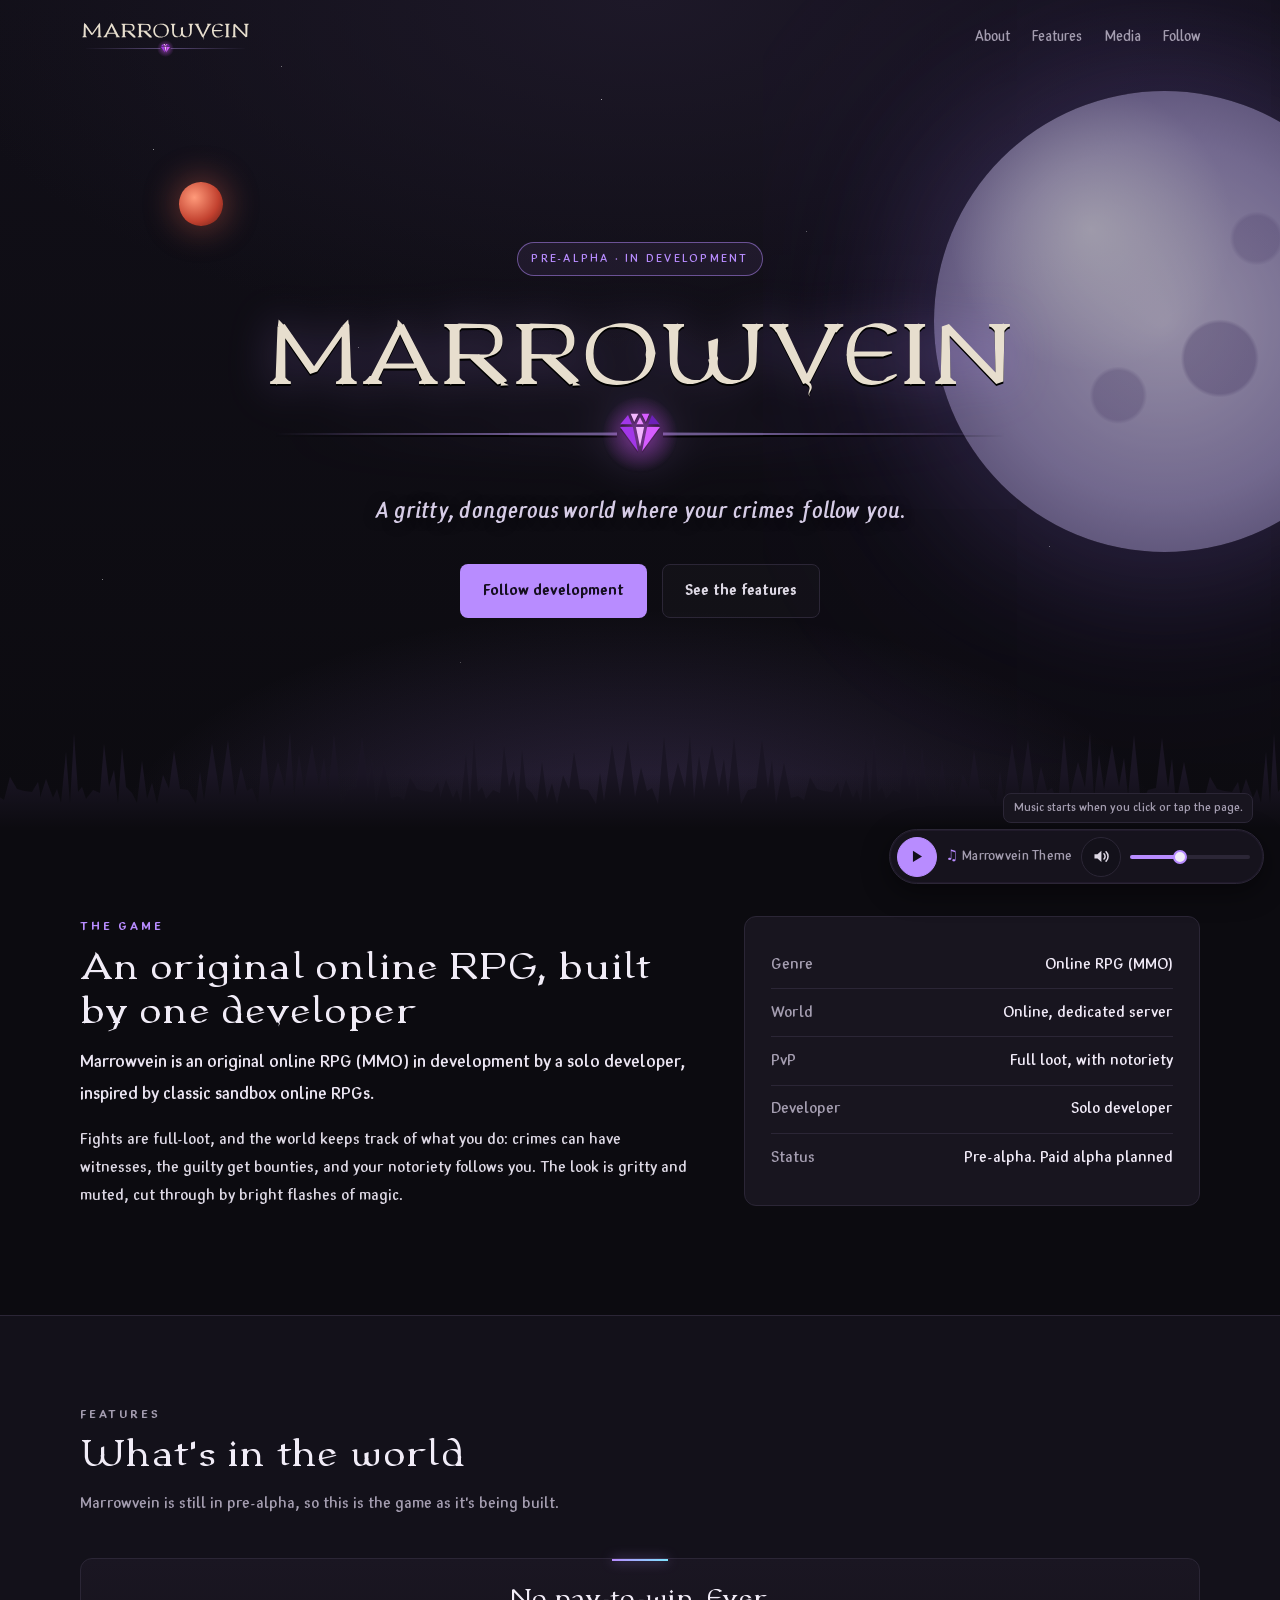
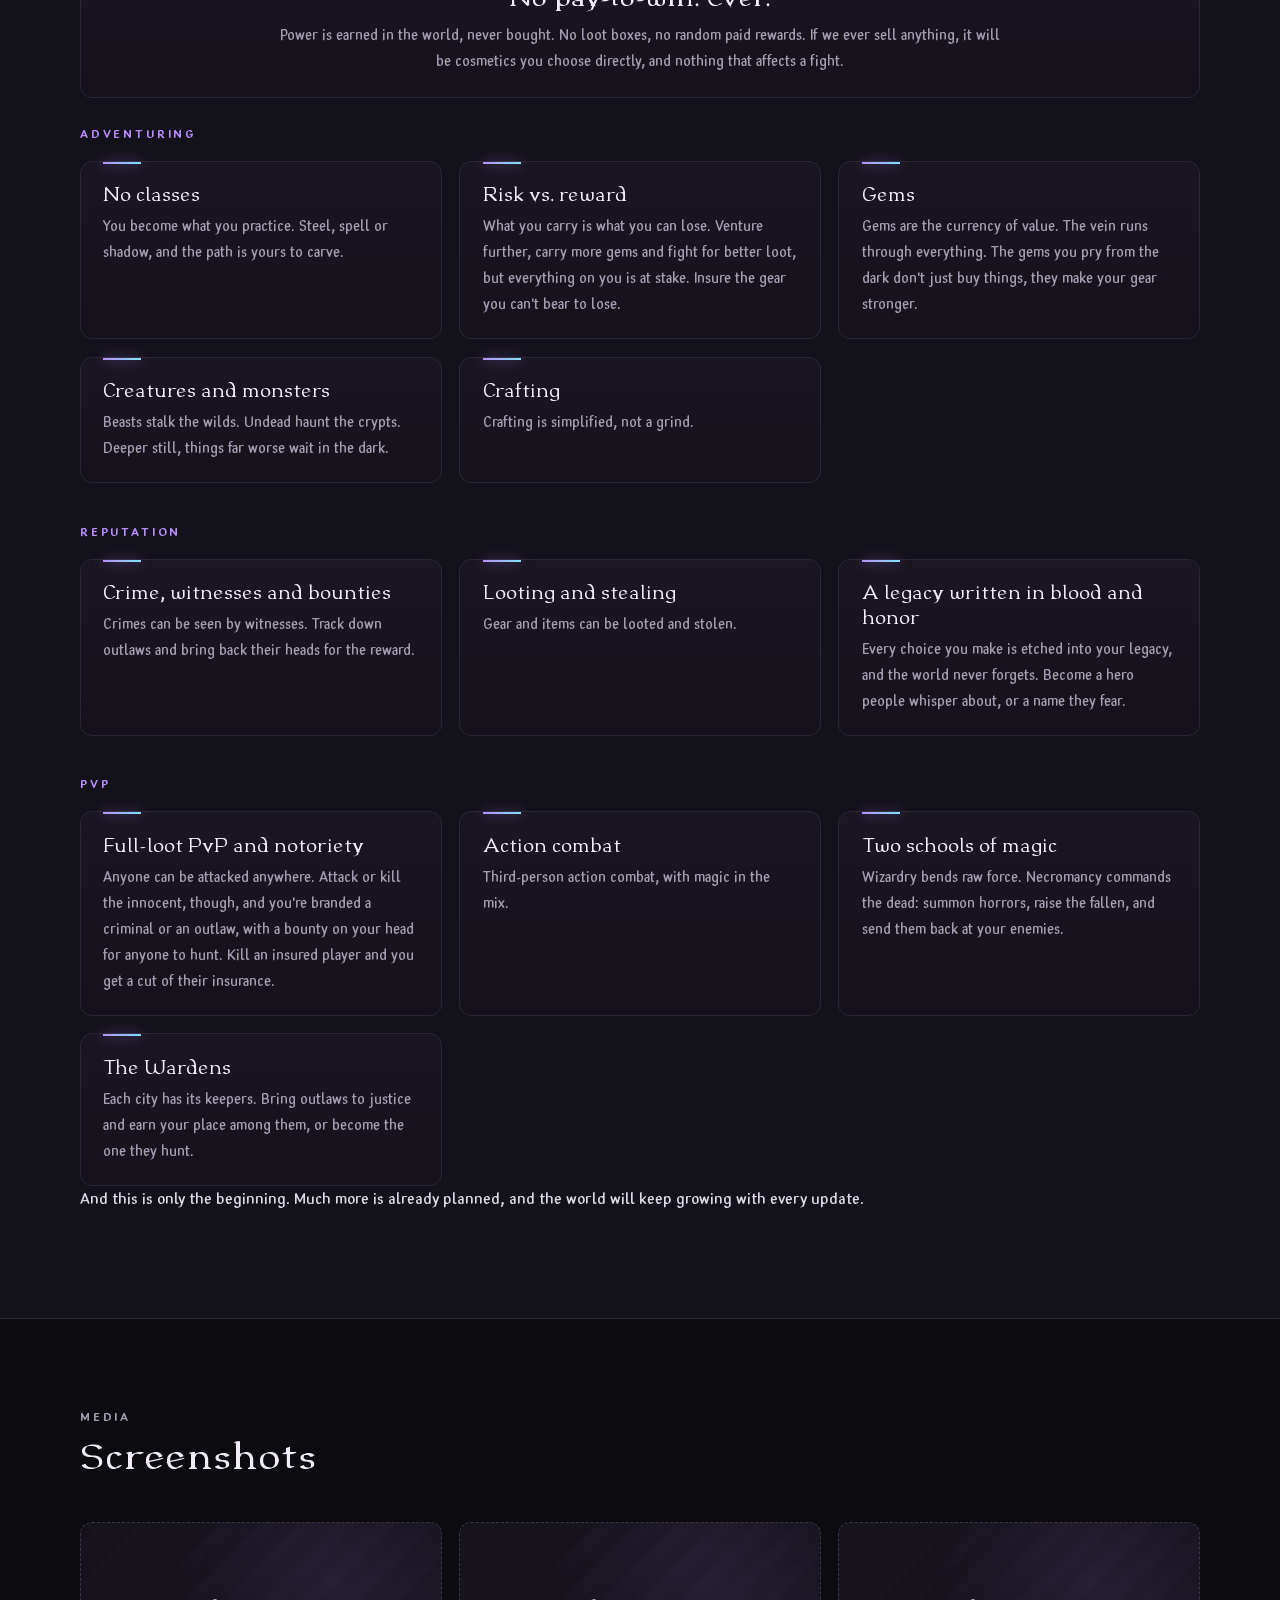
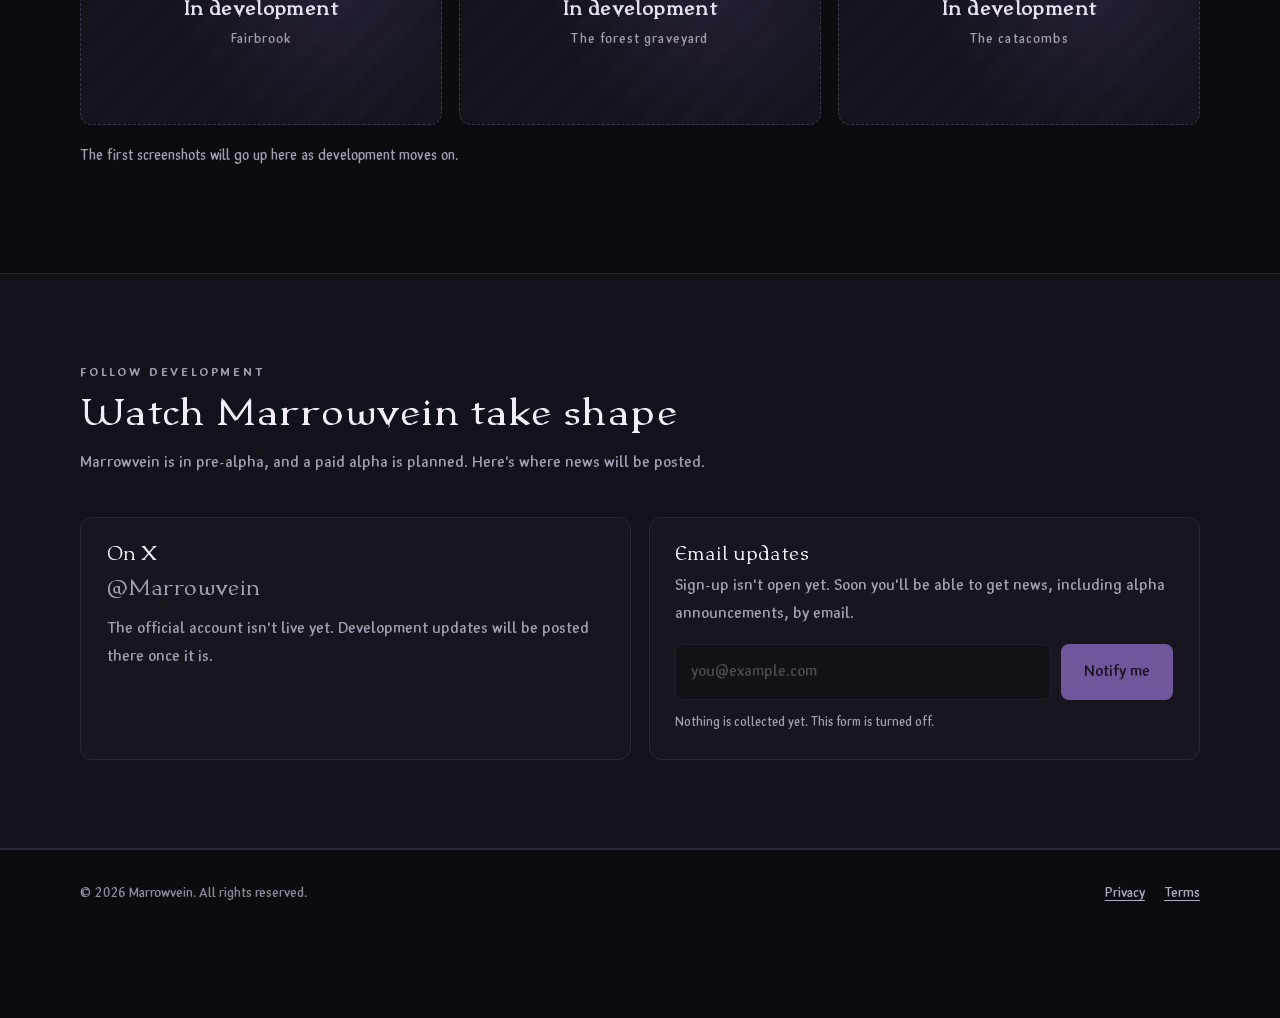
==== commit e68ad9ff: "Features: PvP insurance-cut sentence simplified ('Kill an insured player and you get a cut of their " ====
--- a/index.html
+++ b/index.html
@@ -122,7 +122,7 @@
           <ul class="features">
             <li class="feature">
               <h3>Full-loot PvP and notoriety</h3>
-              <p>Anyone can be attacked anywhere. Attack or kill the innocent, though, and you're branded a criminal or an outlaw, with a bounty on your head for anyone to hunt. Kill a player and their insured gear stays with them, but you take a cut of what they paid to keep it.</p>
+              <p>Anyone can be attacked anywhere. Attack or kill the innocent, though, and you're branded a criminal or an outlaw, with a bounty on your head for anyone to hunt. Kill an insured player and you get a cut of their insurance.</p>
             </li>
             <li class="feature">
               <h3>Action combat</h3>
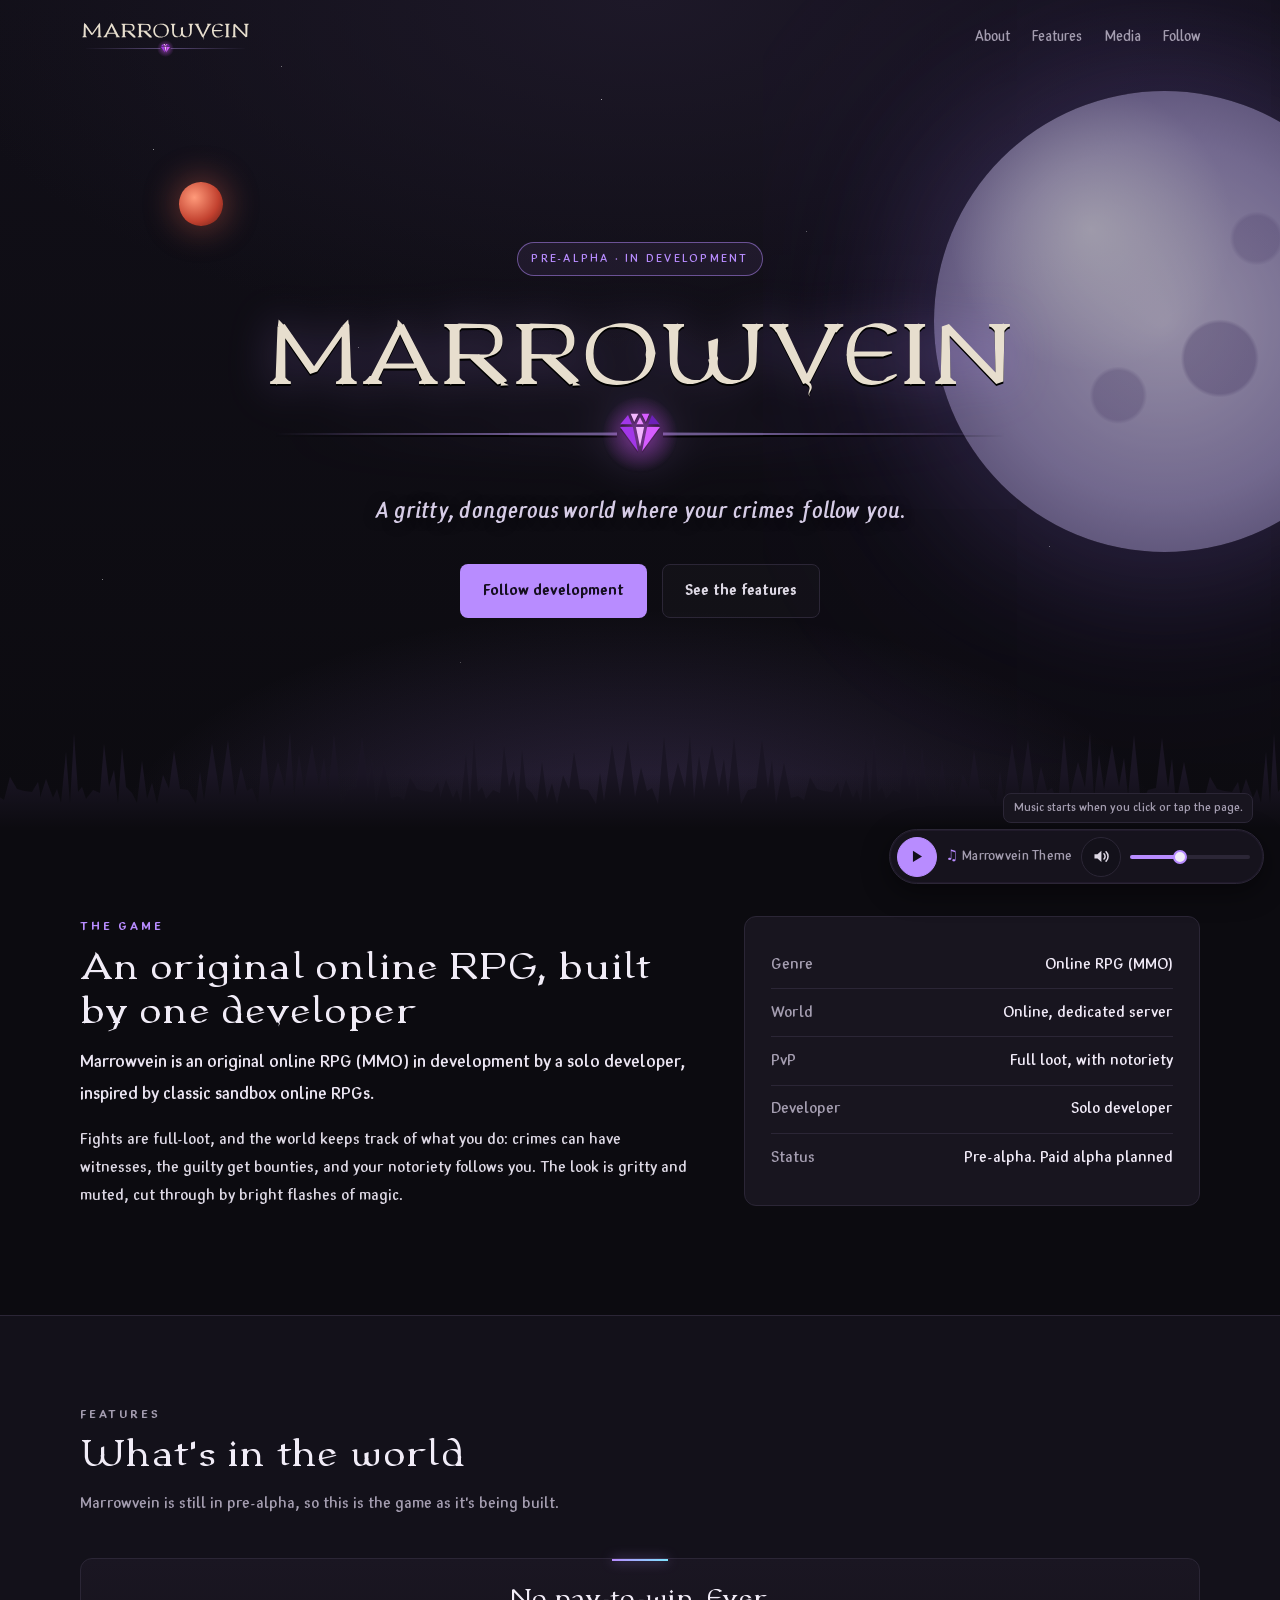
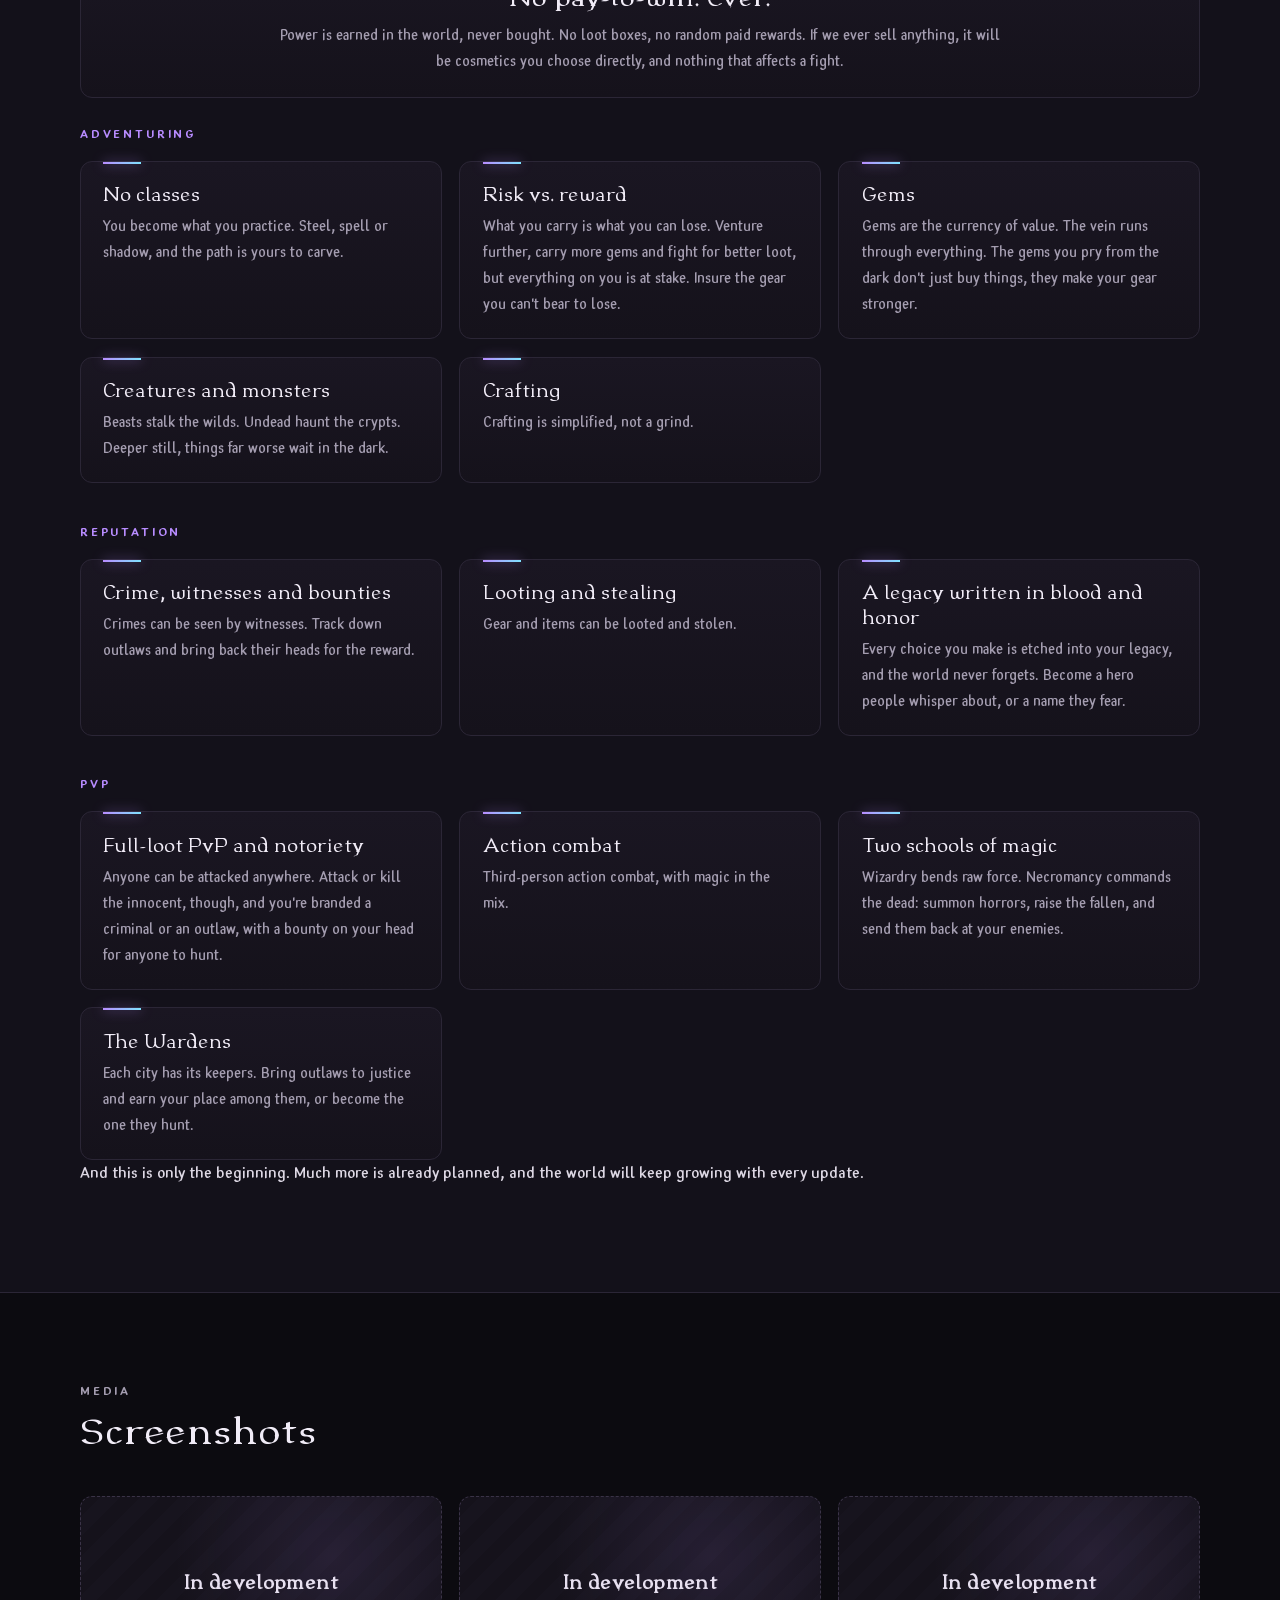
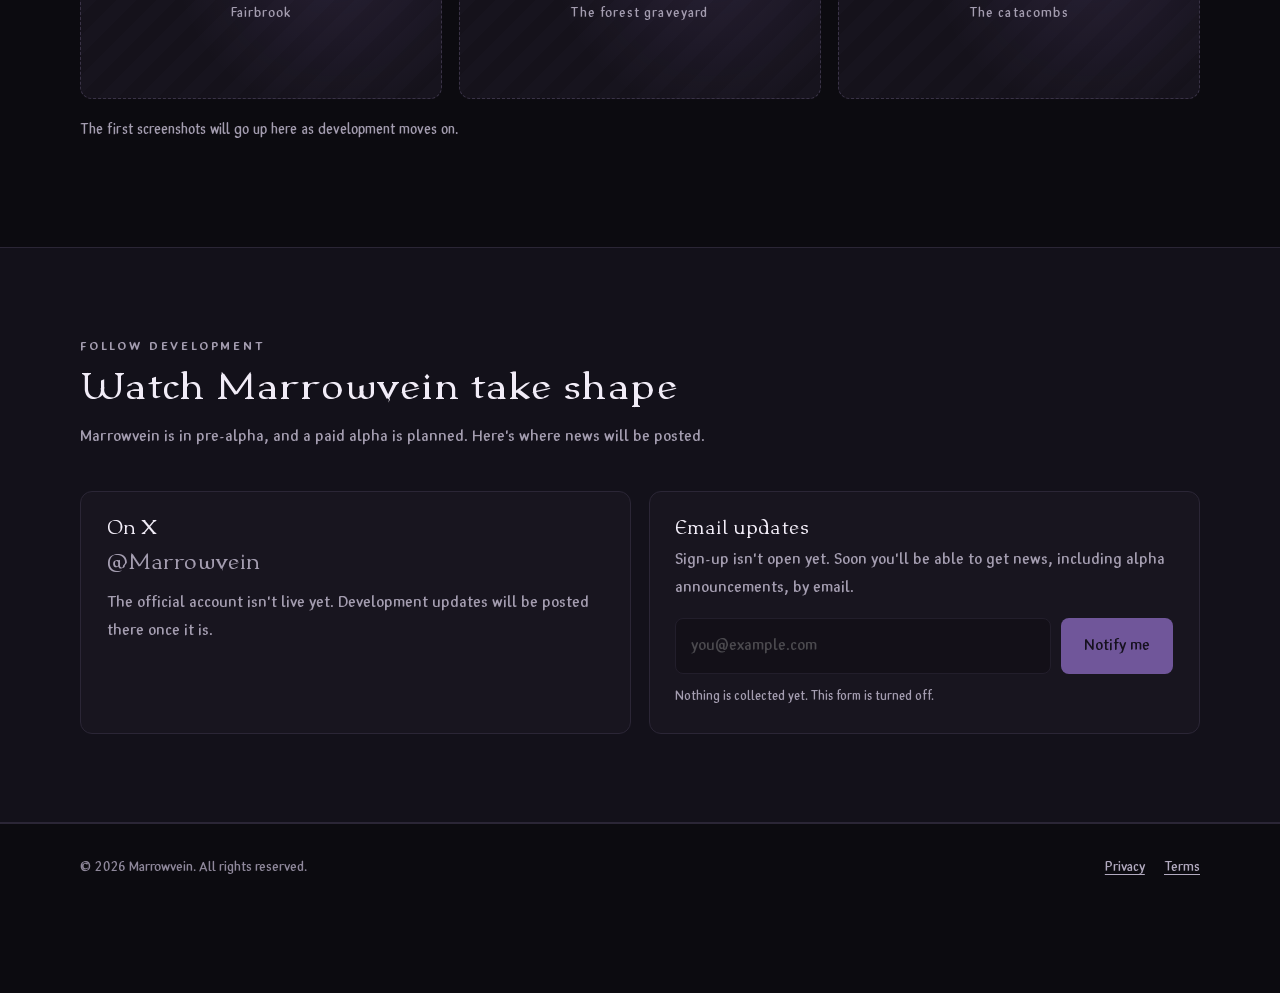
==== commit 923931fd: "Features: remove insurance-cut sentence from PvP card (Risk vs. reward insurance line stays)" ====
--- a/index.html
+++ b/index.html
@@ -122,7 +122,7 @@
           <ul class="features">
             <li class="feature">
               <h3>Full-loot PvP and notoriety</h3>
-              <p>Anyone can be attacked anywhere. Attack or kill the innocent, though, and you're branded a criminal or an outlaw, with a bounty on your head for anyone to hunt. Kill an insured player and you get a cut of their insurance.</p>
+              <p>Anyone can be attacked anywhere. Attack or kill the innocent, though, and you're branded a criminal or an outlaw, with a bounty on your head for anyone to hunt.</p>
             </li>
             <li class="feature">
               <h3>Action combat</h3>
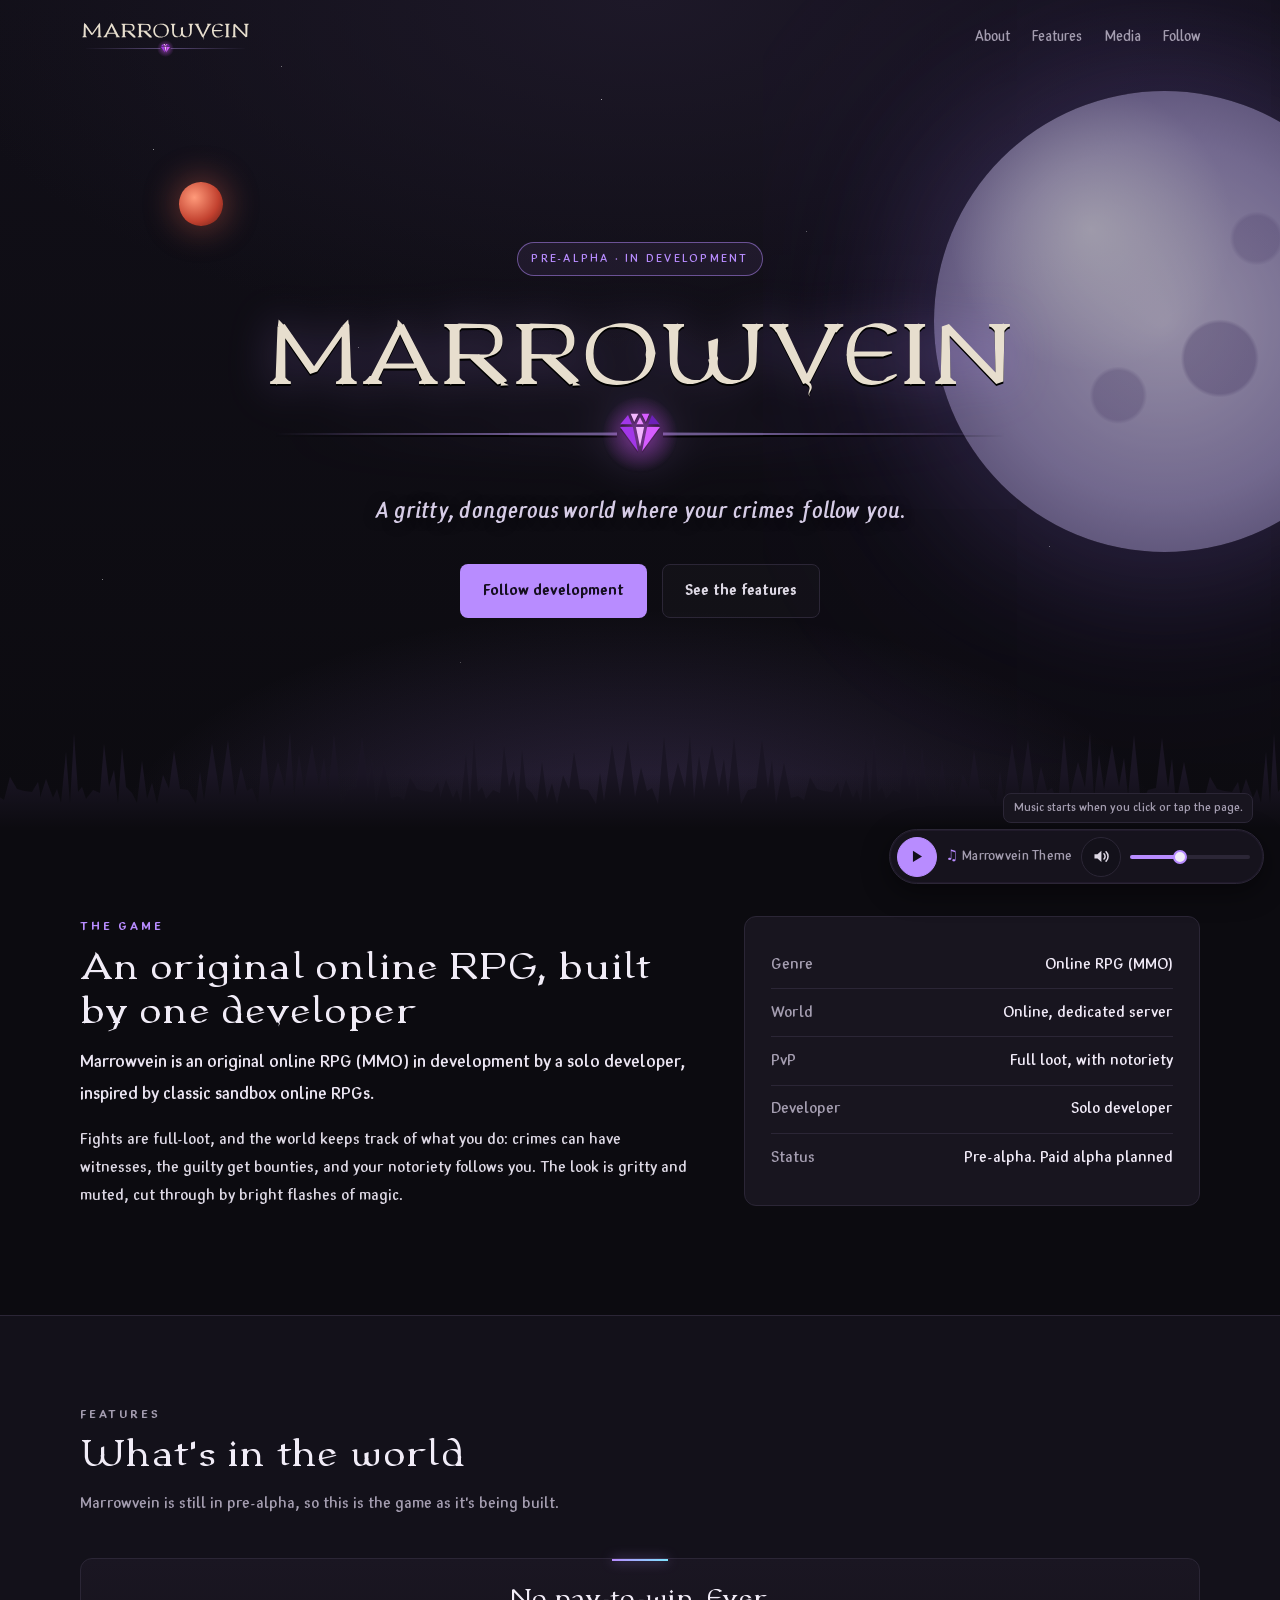
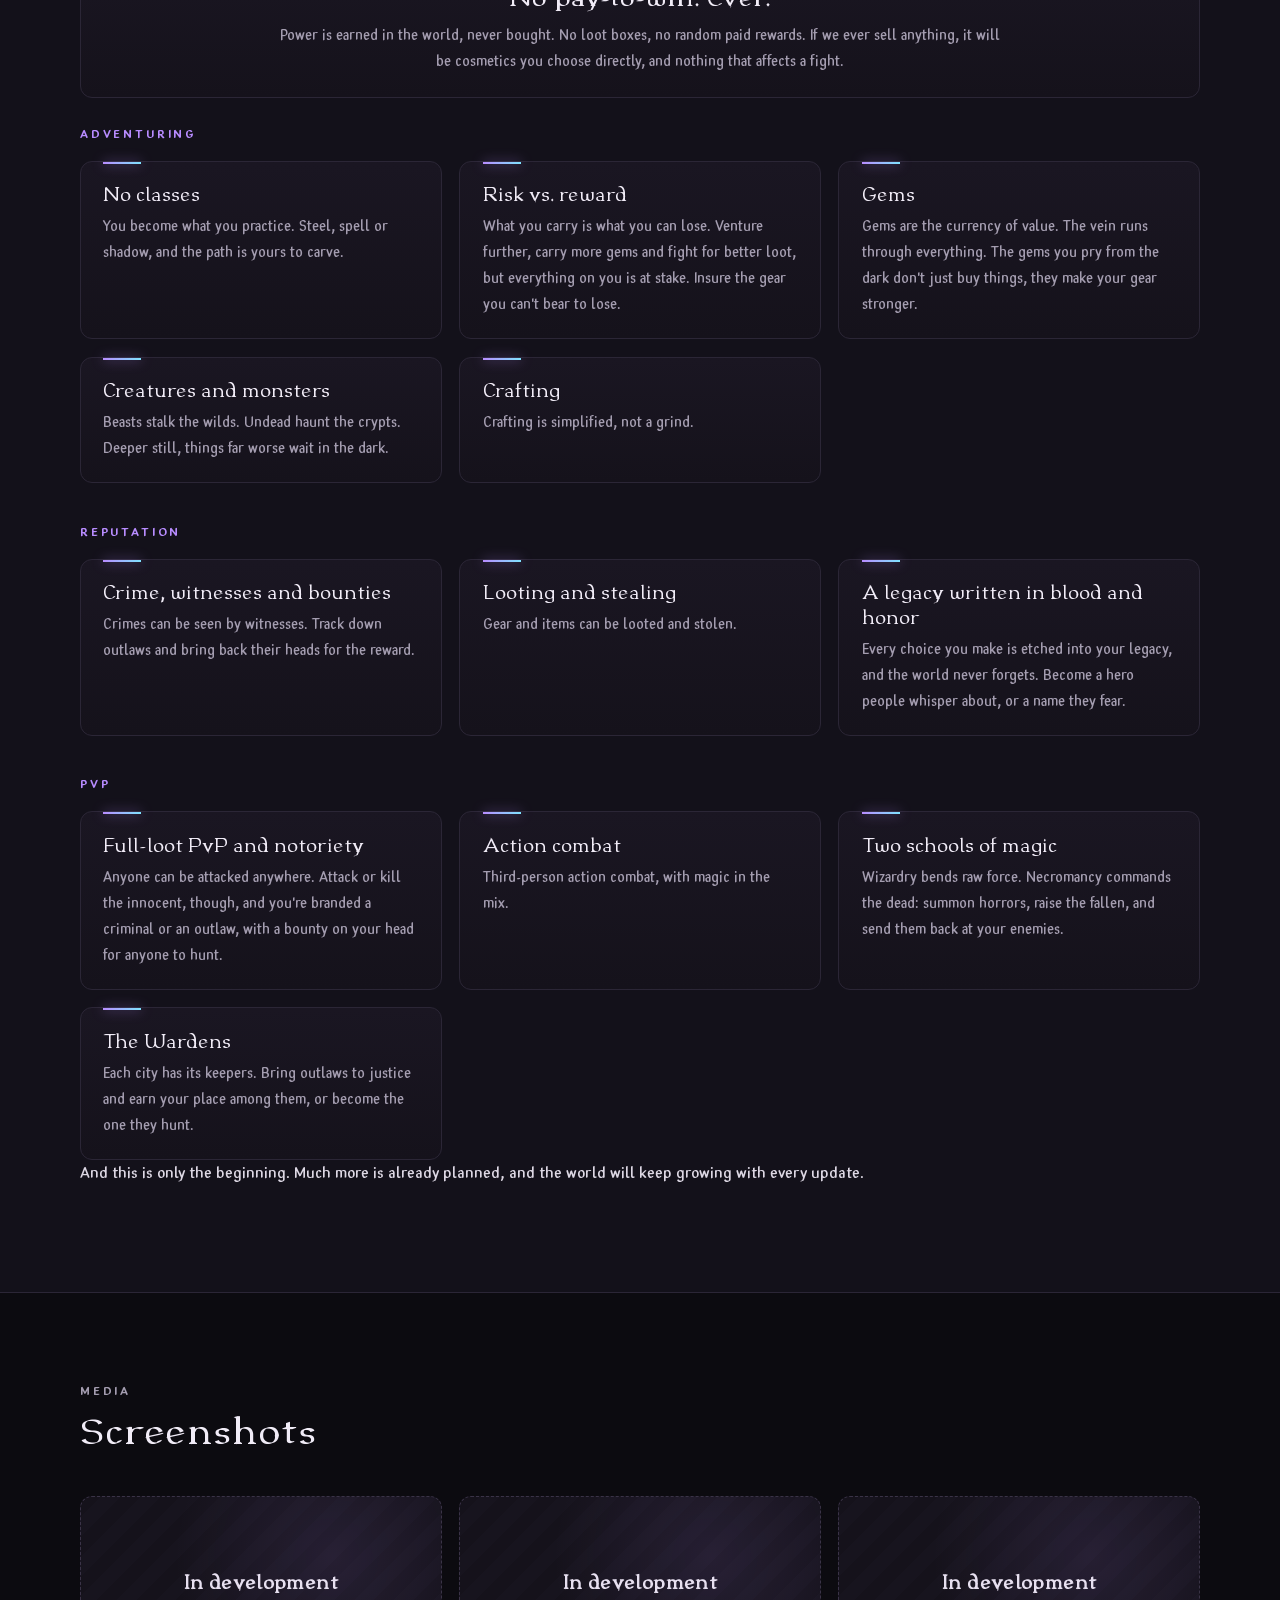
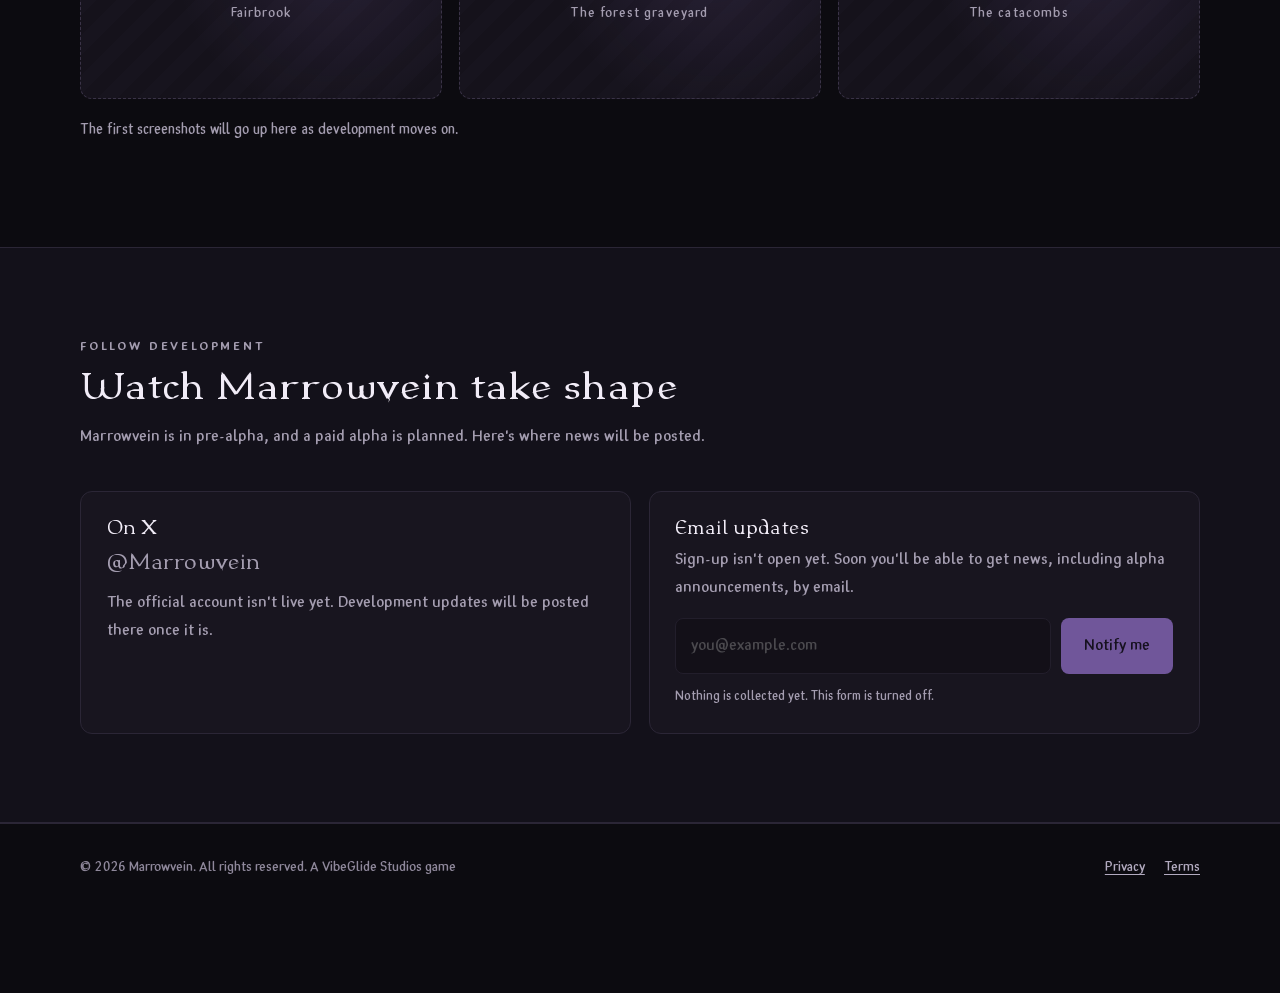
==== commit a0200dd3: "SEO: sitemap.xml + robots Sitemap line, og:image (1200x630 hero card), og:site_name, Twitter card, V" ====
--- a/index.html
+++ b/index.html
@@ -11,6 +11,20 @@
   <meta property="og:description" content="An original online RPG in development. A gritty, dangerous world where your crimes follow you.">
   <meta property="og:type" content="website">
   <meta property="og:url" content="https://marrowvein.com/">
+  <meta property="og:site_name" content="Marrowvein">
+  <meta property="og:image" content="https://marrowvein.com/assets/og-image.jpg">
+  <meta property="og:image:type" content="image/jpeg">
+  <meta property="og:image:width" content="1200">
+  <meta property="og:image:height" content="630">
+  <meta property="og:image:alt" content="The Marrowvein wordmark and tagline over a dark night sky with a large pale moon, a small red moon and a forest treeline">
+  <meta name="twitter:card" content="summary_large_image">
+  <meta name="twitter:site" content="@Marrowvein">
+  <meta name="twitter:title" content="Marrowvein">
+  <meta name="twitter:description" content="An original online RPG in development. A gritty, dangerous world where your crimes follow you.">
+  <meta name="twitter:image" content="https://marrowvein.com/assets/og-image.jpg">
+  <meta name="twitter:image:alt" content="The Marrowvein wordmark and tagline over a dark night sky with a large pale moon, a small red moon and a forest treeline">
+  <script type="application/ld+json">{"@context": "https://schema.org", "@type": "VideoGame", "name": "Marrowvein", "url": "https://marrowvein.com/", "description": "Marrowvein is an original online RPG (MMO) in development by a solo developer: a gritty, dangerous world, full-loot PvP with notoriety, bounties, third-person action combat and magic.", "genre": ["MMORPG", "RPG"], "gamePlatform": "PC", "author": {"@type": "Organization", "name": "VibeGlide Studios"}, "publisher": {"@type": "Organization", "name": "VibeGlide Studios"}, "image": "https://marrowvein.com/assets/og-image.jpg"}</script>
+  <script type="application/ld+json">{"@context": "https://schema.org", "@type": "WebSite", "name": "Marrowvein", "url": "https://marrowvein.com/", "inLanguage": "en"}</script>
   <link rel="icon" href="assets/favicon.svg" type="image/svg+xml">
   <link rel="icon" href="[data-uri]" type="image/png" sizes="32x32">
   <link rel="apple-touch-icon" href="[data-uri]" sizes="180x180">
@@ -187,7 +201,7 @@
 
   <footer class="site-footer">
     <div class="wrap">
-      <p style="margin:0">&copy; 2026 Marrowvein. All rights reserved.</p>
+      <p style="margin:0">&copy; 2026 Marrowvein. All rights reserved. <span style="white-space:nowrap">A VibeGlide Studios game</span></p>
       <nav aria-label="Legal">
         <a href="privacy.html">Privacy</a>
         <a href="terms.html">Terms</a>
--- a/assets/style.css
+++ b/assets/style.css
@@ -1,24 +1,24 @@
 /* Marrowvein — static site styles. No external fonts or resources: brand fonts are self-hosted, embedded below as
    base64 data URIs (source files: assets/fonts/). Marrowvein Rune and Marrowvein Book are original Marrowvein typefaces
-   drawn by our own code (/workspace/brand/src/build_v2.py); no third-party font data, no notices owed. (c) 2026 Dustin / Marrowvein. */
+   drawn by our own code; no third-party font data, no notices owed. (c) 2026 Marrowvein. */
 @font-face {
   font-family: "Marrowvein Rune";
-  src: url("[data-uri]") format("woff2"); /* fonts/rune/MarrowveinRune-Regular.woff2 */
+  src: url("[data-uri]") format("woff2"); /* fonts/rune/MarrowveinRune-Regular.woff2 */
   font-weight: 400; font-style: normal; font-display: swap;
 }
 @font-face {
   font-family: "Marrowvein Book";
-  src: url("[data-uri]") format("woff2"); /* fonts/book/MarrowveinBook-Regular.woff2 */
+  src: url("[data-uri]") format("woff2"); /* fonts/book/MarrowveinBook-Regular.woff2 */
   font-weight: 400; font-style: normal; font-display: swap;
 }
 @font-face {
   font-family: "Marrowvein Book";
-  src: url("[data-uri]") format("woff2"); /* fonts/book/MarrowveinBook-Bold.woff2 */
+  src: url("[data-uri]") format("woff2"); /* fonts/book/MarrowveinBook-Bold.woff2 */
   font-weight: 700; font-style: normal; font-display: swap;
 }
 @font-face {
   font-family: "Marrowvein Book";
-  src: url("[data-uri]") format("woff2"); /* fonts/book/MarrowveinBook-Italic.woff2 */
+  src: url("[data-uri]") format("woff2"); /* fonts/book/MarrowveinBook-Italic.woff2 */
   font-weight: 400; font-style: italic; font-display: swap;
 }
 
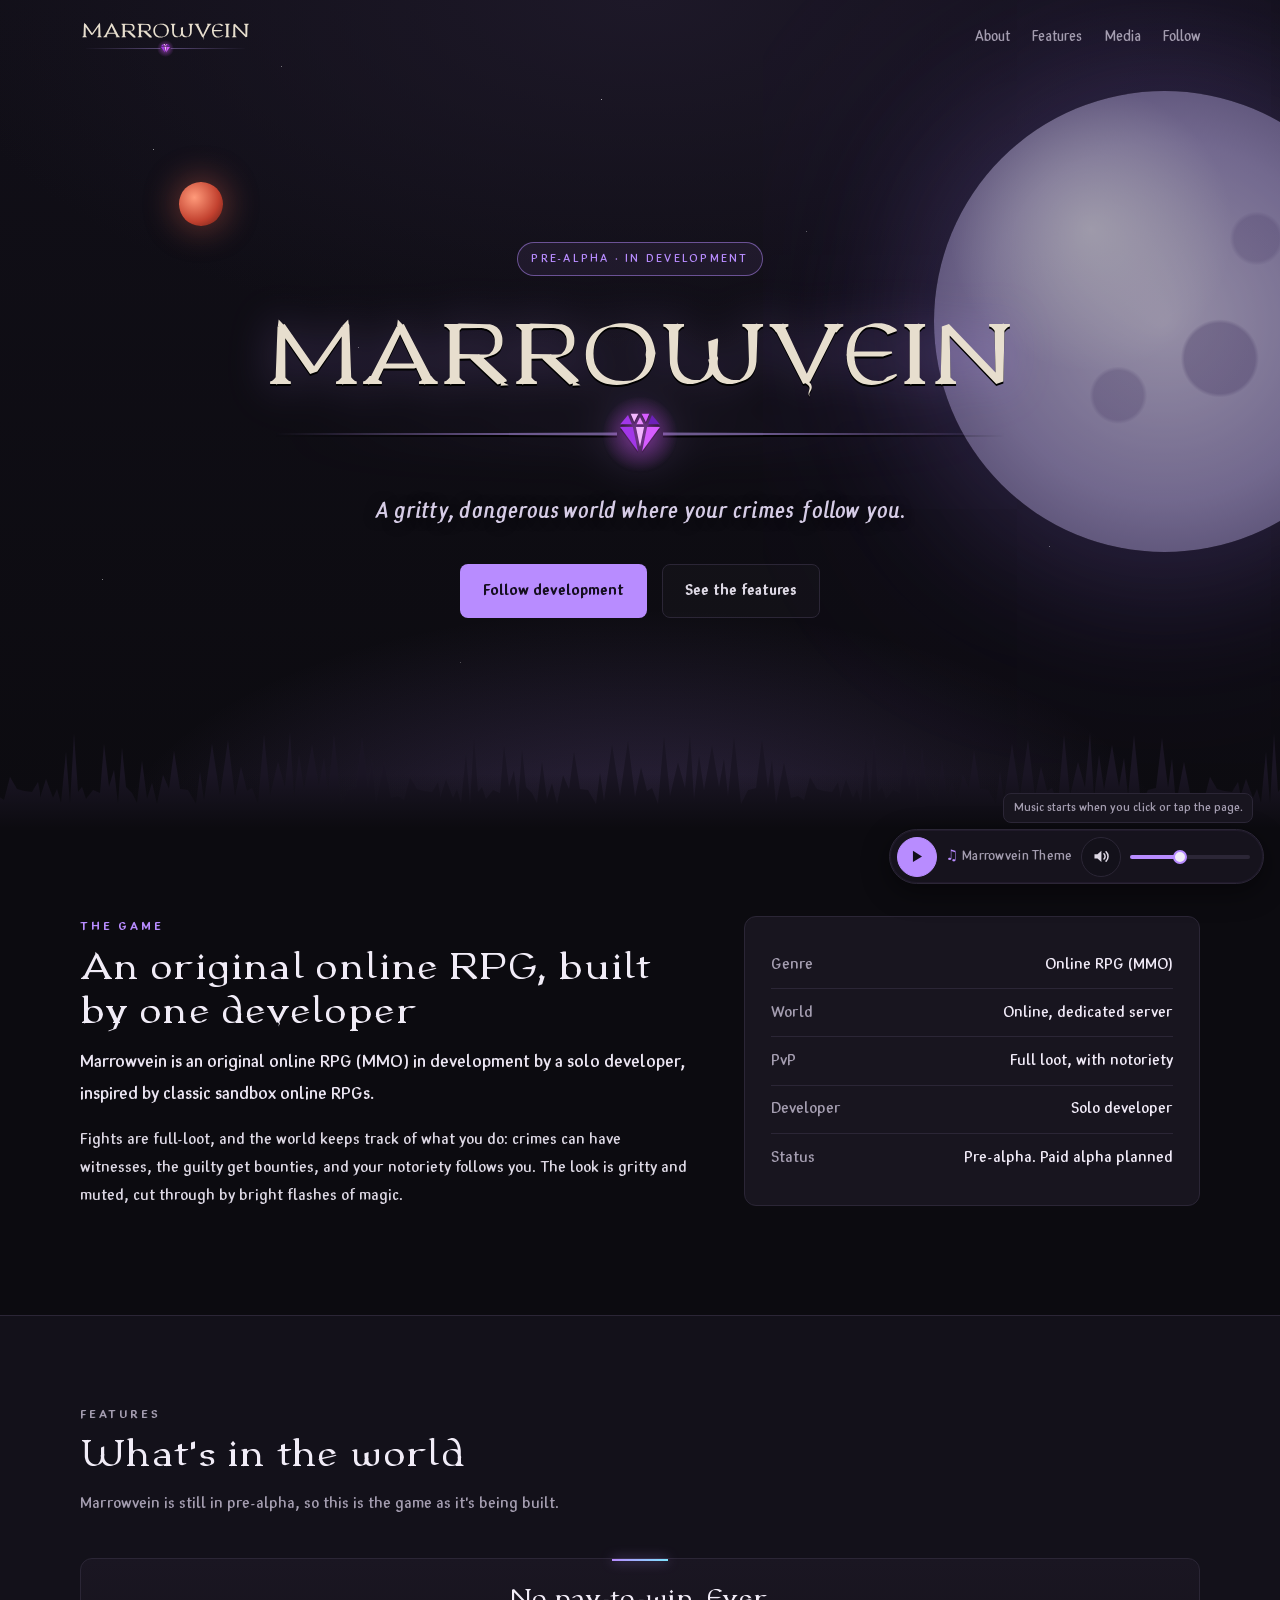
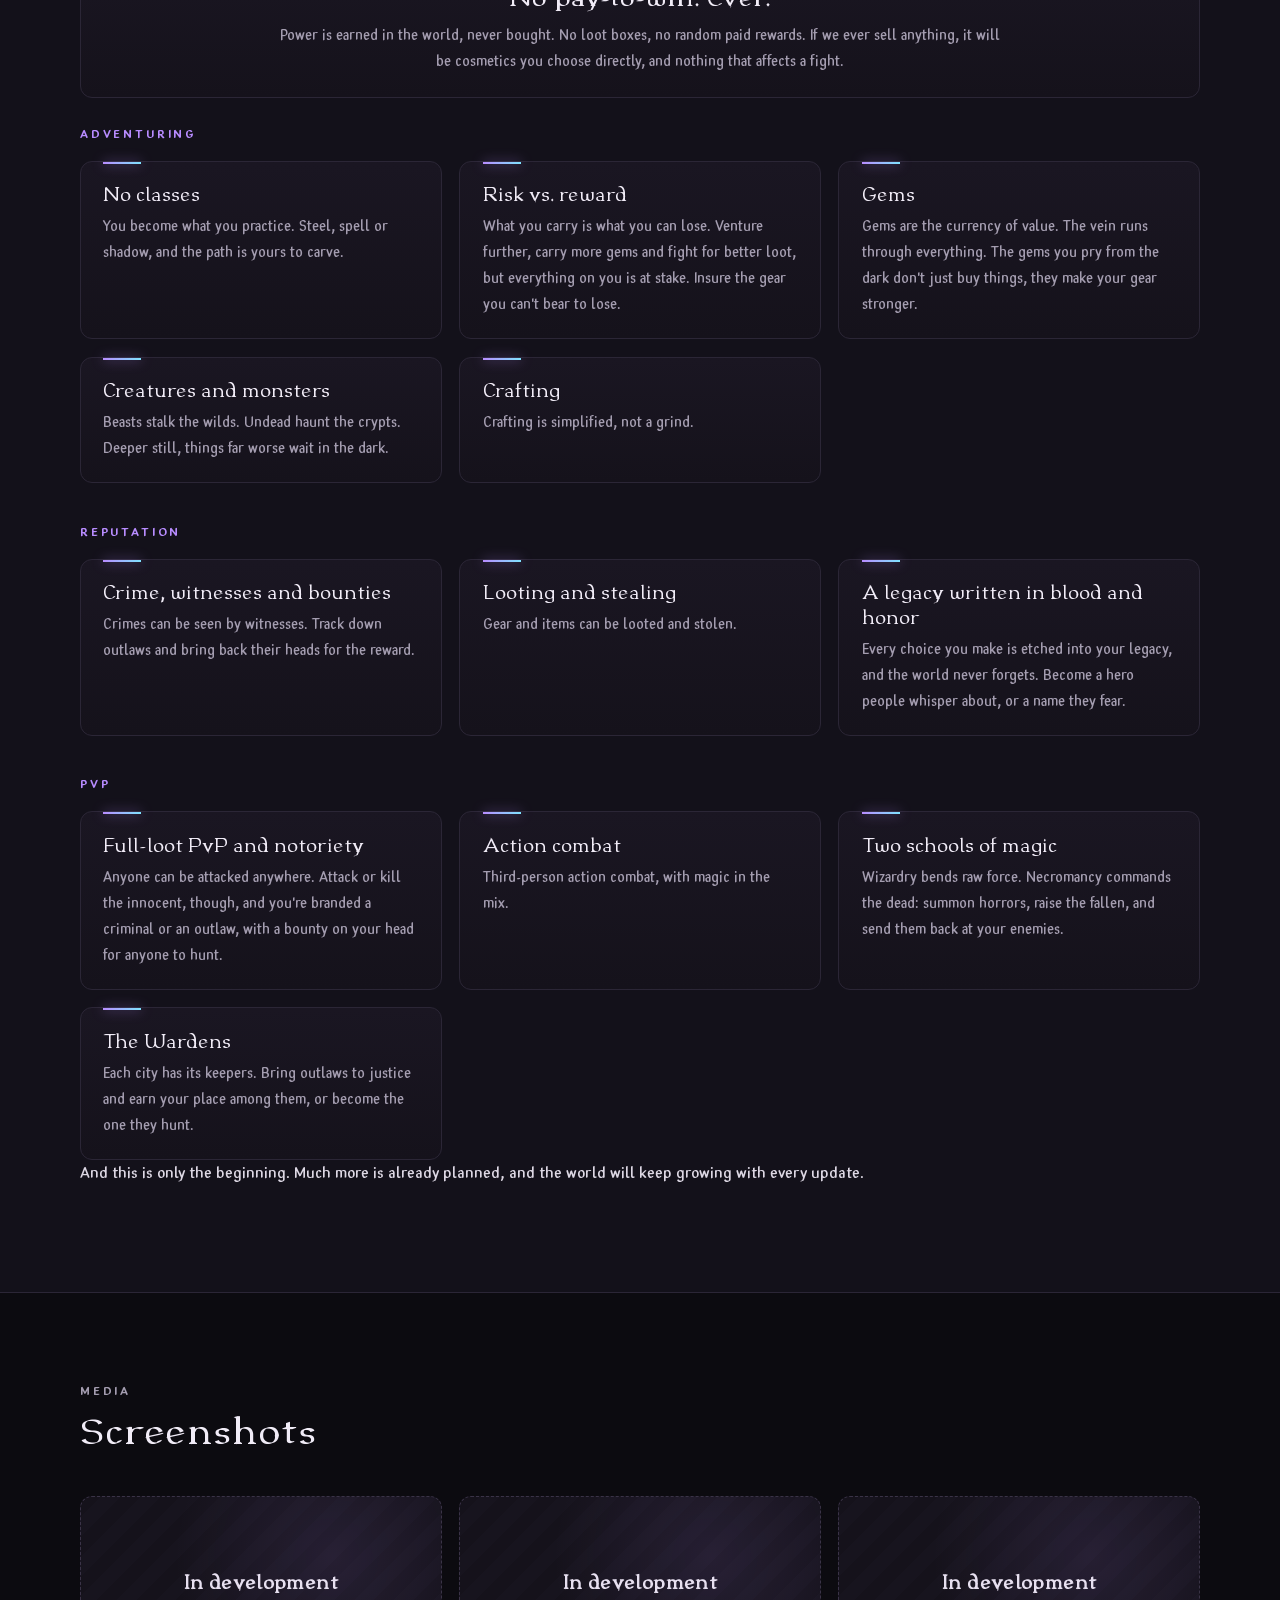
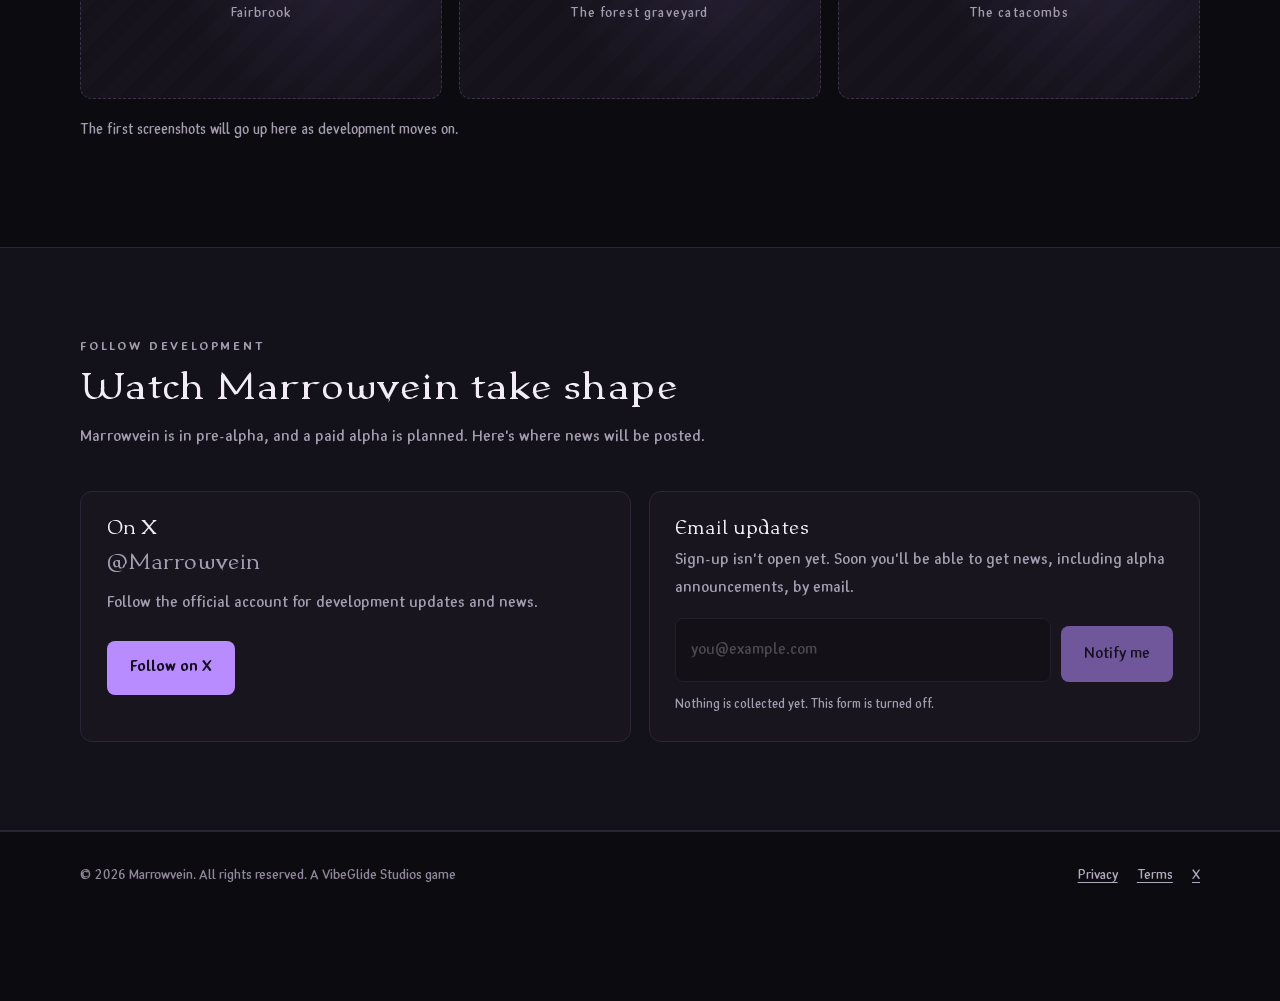
==== commit cafee96c: "Link the official @Marrowvein X account: follow card button, footer link, schema sameAs" ====
--- a/index.html
+++ b/index.html
@@ -23,11 +23,14 @@
   <meta name="twitter:description" content="An original online RPG in development. A gritty, dangerous world where your crimes follow you.">
   <meta name="twitter:image" content="https://marrowvein.com/assets/og-image.jpg">
   <meta name="twitter:image:alt" content="The Marrowvein wordmark and tagline over a dark night sky with a large pale moon, a small red moon and a forest treeline">
-  <script type="application/ld+json">{"@context": "https://schema.org", "@type": "VideoGame", "name": "Marrowvein", "url": "https://marrowvein.com/", "description": "Marrowvein is an original online RPG (MMO) in development by a solo developer: a gritty, dangerous world, full-loot PvP with notoriety, bounties, third-person action combat and magic.", "genre": ["MMORPG", "RPG"], "gamePlatform": "PC", "author": {"@type": "Organization", "name": "VibeGlide Studios"}, "publisher": {"@type": "Organization", "name": "VibeGlide Studios"}, "image": "https://marrowvein.com/assets/og-image.jpg"}</script>
-  <script type="application/ld+json">{"@context": "https://schema.org", "@type": "WebSite", "name": "Marrowvein", "url": "https://marrowvein.com/", "inLanguage": "en"}</script>
-  <link rel="icon" href="assets/favicon.svg" type="image/svg+xml">
-  <link rel="icon" href="[data-uri]" type="image/png" sizes="32x32">
-  <link rel="apple-touch-icon" href="[data-uri]" sizes="180x180">
+  <script type="application/ld+json">{"@context": "https://schema.org", "@type": "VideoGame", "name": "Marrowvein", "url": "https://marrowvein.com/", "description": "Marrowvein is an original online RPG (MMO) in development by a solo developer: a gritty, dangerous world, full-loot PvP with notoriety, bounties, third-person action combat and magic.", "genre": ["MMORPG", "RPG"], "gamePlatform": "PC", "author": {"@type": "Organization", "name": "VibeGlide Studios"}, "publisher": {"@type": "Organization", "name": "VibeGlide Studios"}, "image": "https://marrowvein.com/assets/og-image.jpg", "sameAs": ["https://x.com/Marrowvein"]}</script>
+  <script type="application/ld+json">{"@context": "https://schema.org", "@type": "WebSite", "name": "Marrowvein", "url": "https://marrowvein.com/", "inLanguage": "en", "sameAs": ["https://x.com/Marrowvein"]}</script>
+  <link rel="icon" href="/favicon.ico" sizes="48x48">
+  <link rel="icon" href="/assets/favicon.svg" type="image/svg+xml">
+  <link rel="icon" href="/assets/favicon-48.png" type="image/png" sizes="48x48">
+  <link rel="icon" href="/assets/favicon-96.png" type="image/png" sizes="96x96">
+  <link rel="icon" href="/assets/favicon-192.png" type="image/png" sizes="192x192">
+  <link rel="apple-touch-icon" href="/assets/apple-touch-icon.png" sizes="180x180">
   <link rel="stylesheet" href="assets/style.css">
 </head>
 <body>
@@ -181,8 +184,9 @@
         <div class="follow-grid">
           <div class="card">
             <h3>On X</h3>
-            <p class="handle">@Marrowvein</p>
-            <p>The official account isn't live yet. Development updates will be posted there once it is.</p>
+            <p class="handle"><a href="https://x.com/Marrowvein" rel="me noopener" target="_blank">@Marrowvein</a></p>
+            <p>Follow the official account for development updates and news.</p>
+            <a class="btn btn-primary" href="https://x.com/Marrowvein" rel="me noopener" target="_blank">Follow on X</a>
           </div>
           <div class="card">
             <h3>Email updates</h3>
@@ -205,6 +209,7 @@
       <nav aria-label="Legal">
         <a href="privacy.html">Privacy</a>
         <a href="terms.html">Terms</a>
+        <a href="https://x.com/Marrowvein" rel="me noopener" target="_blank">X</a>
       </nav>
     </div>
   </footer>
--- a/assets/style.css
+++ b/assets/style.css
@@ -365,3 +365,7 @@
 }
 @media (max-width: 360px) { .theme-player .tp-title { display: none; } }
 @media (prefers-reduced-motion: reduce) { .theme-player.is-playing .tp-note { animation: none; } }
+
+.handle a { color: inherit; text-decoration: none; }
+.handle a:hover { color: var(--accent); }
+.follow-grid .card .btn { margin-top: .5rem; }
